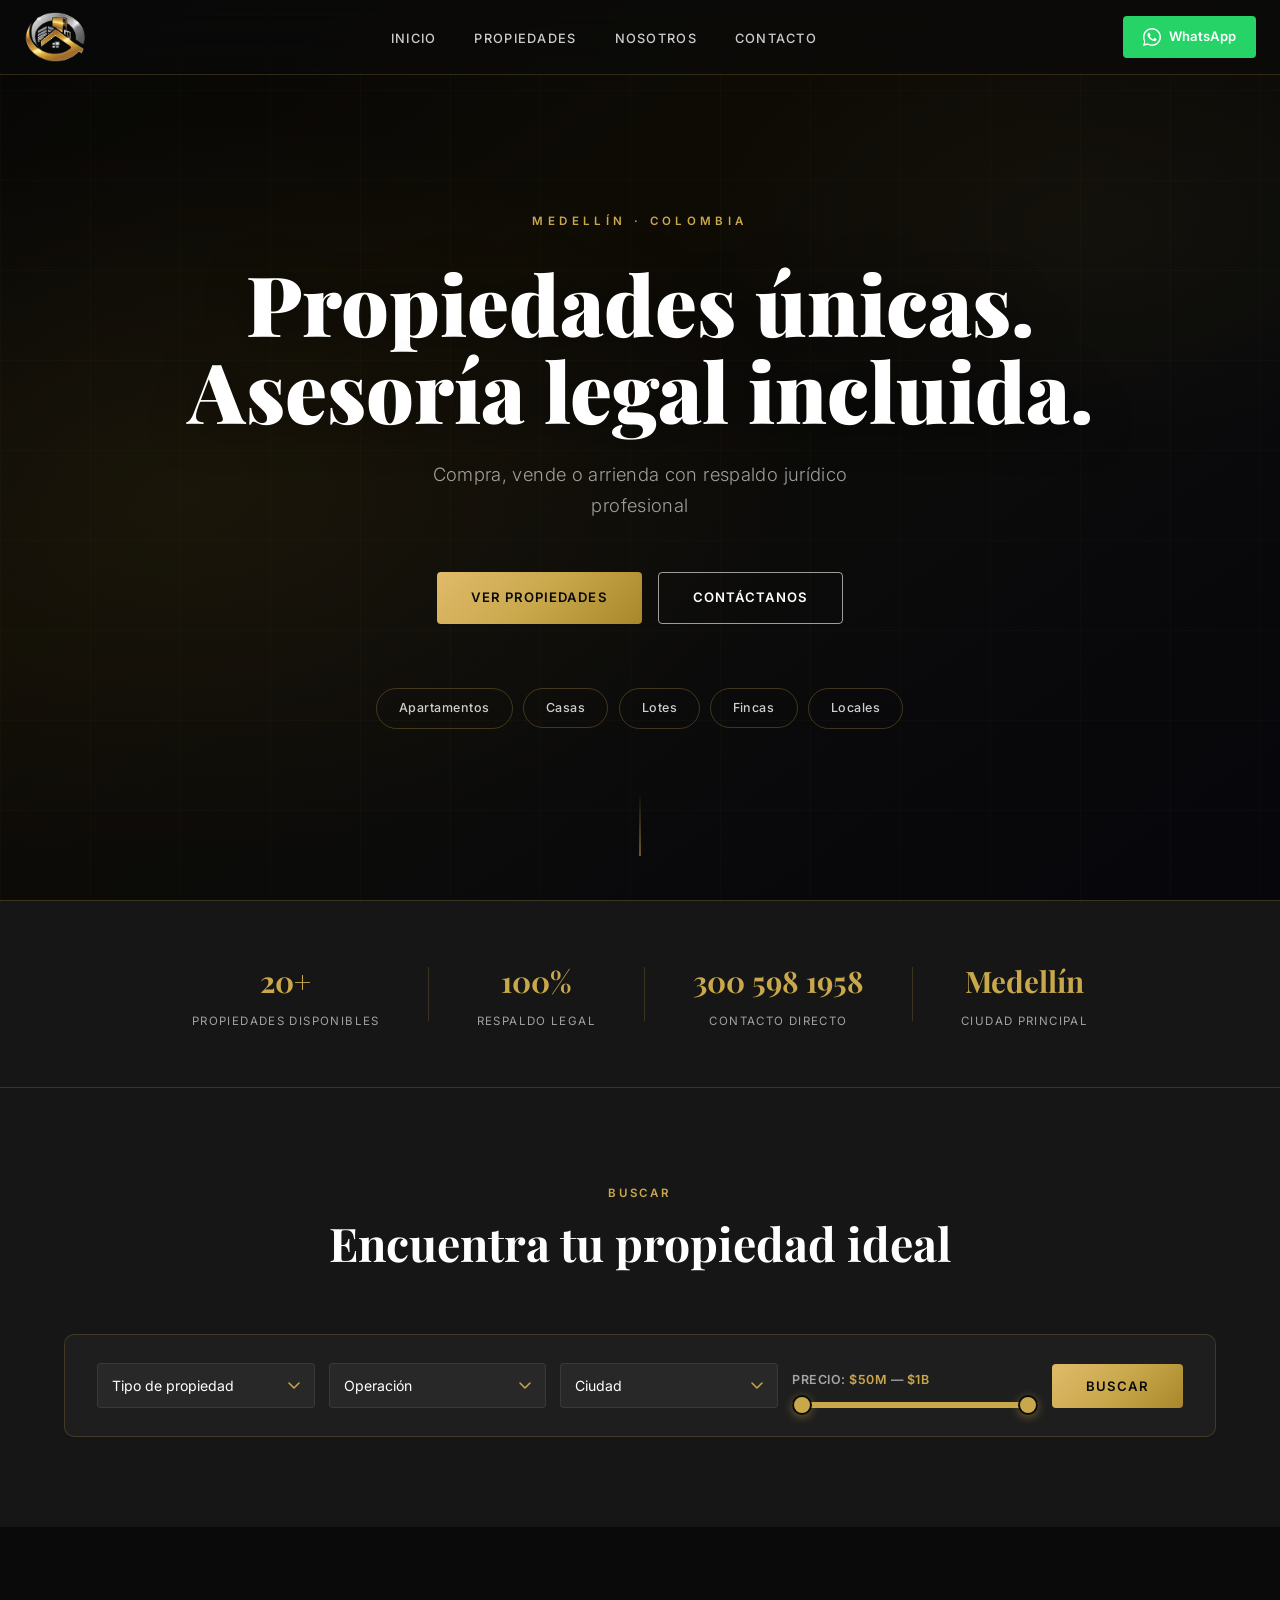
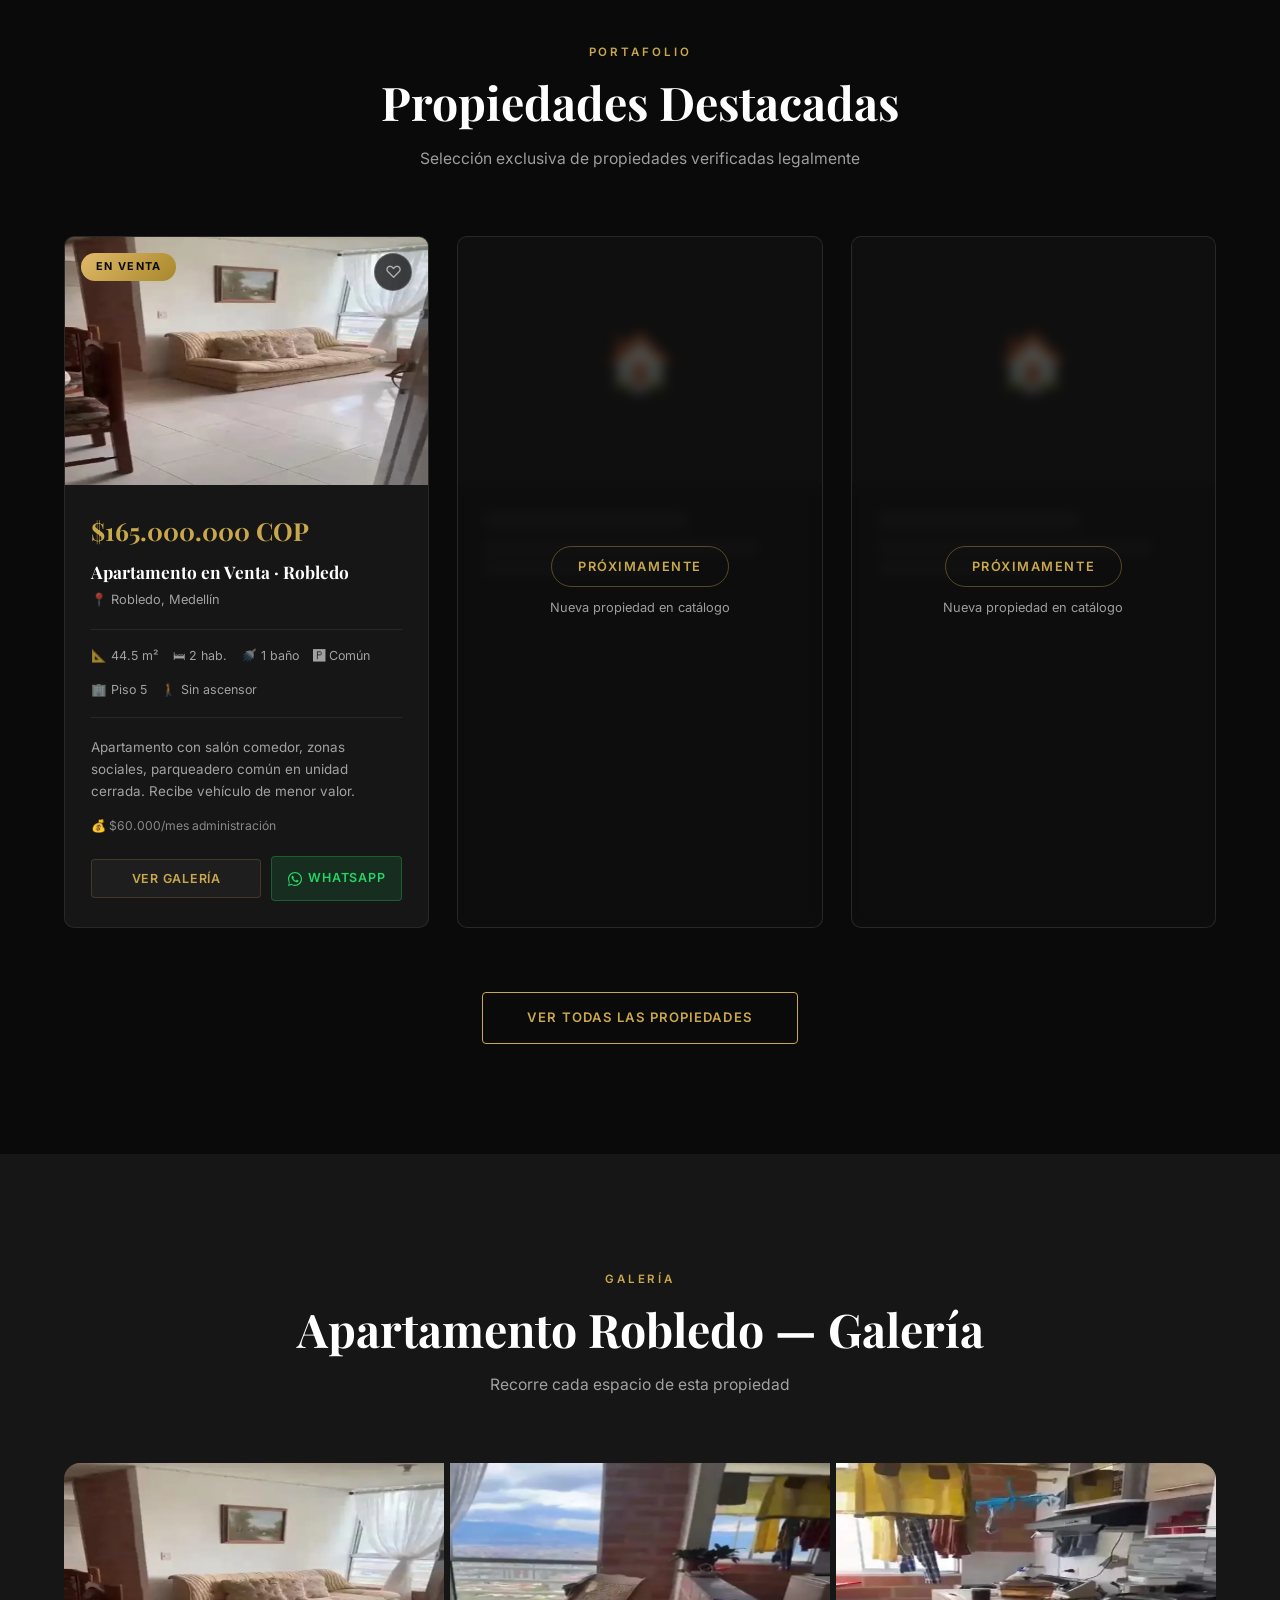
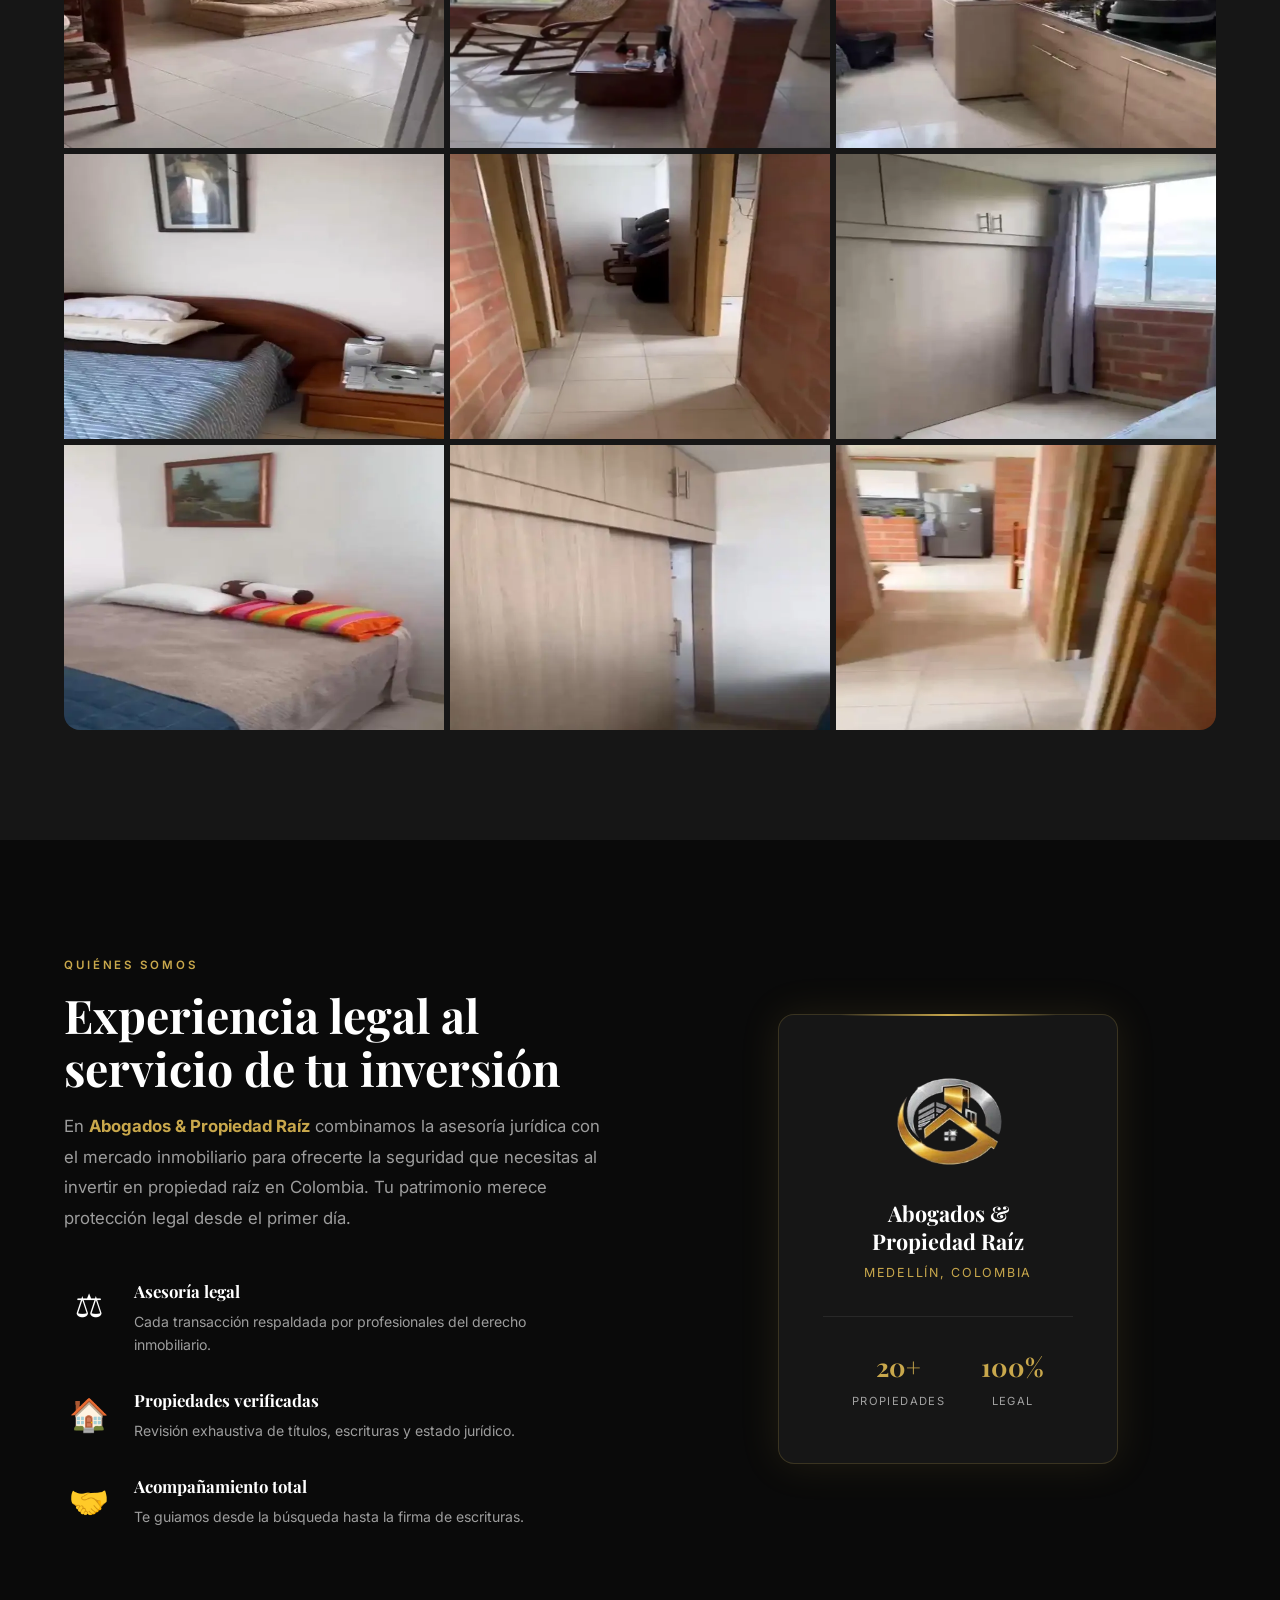
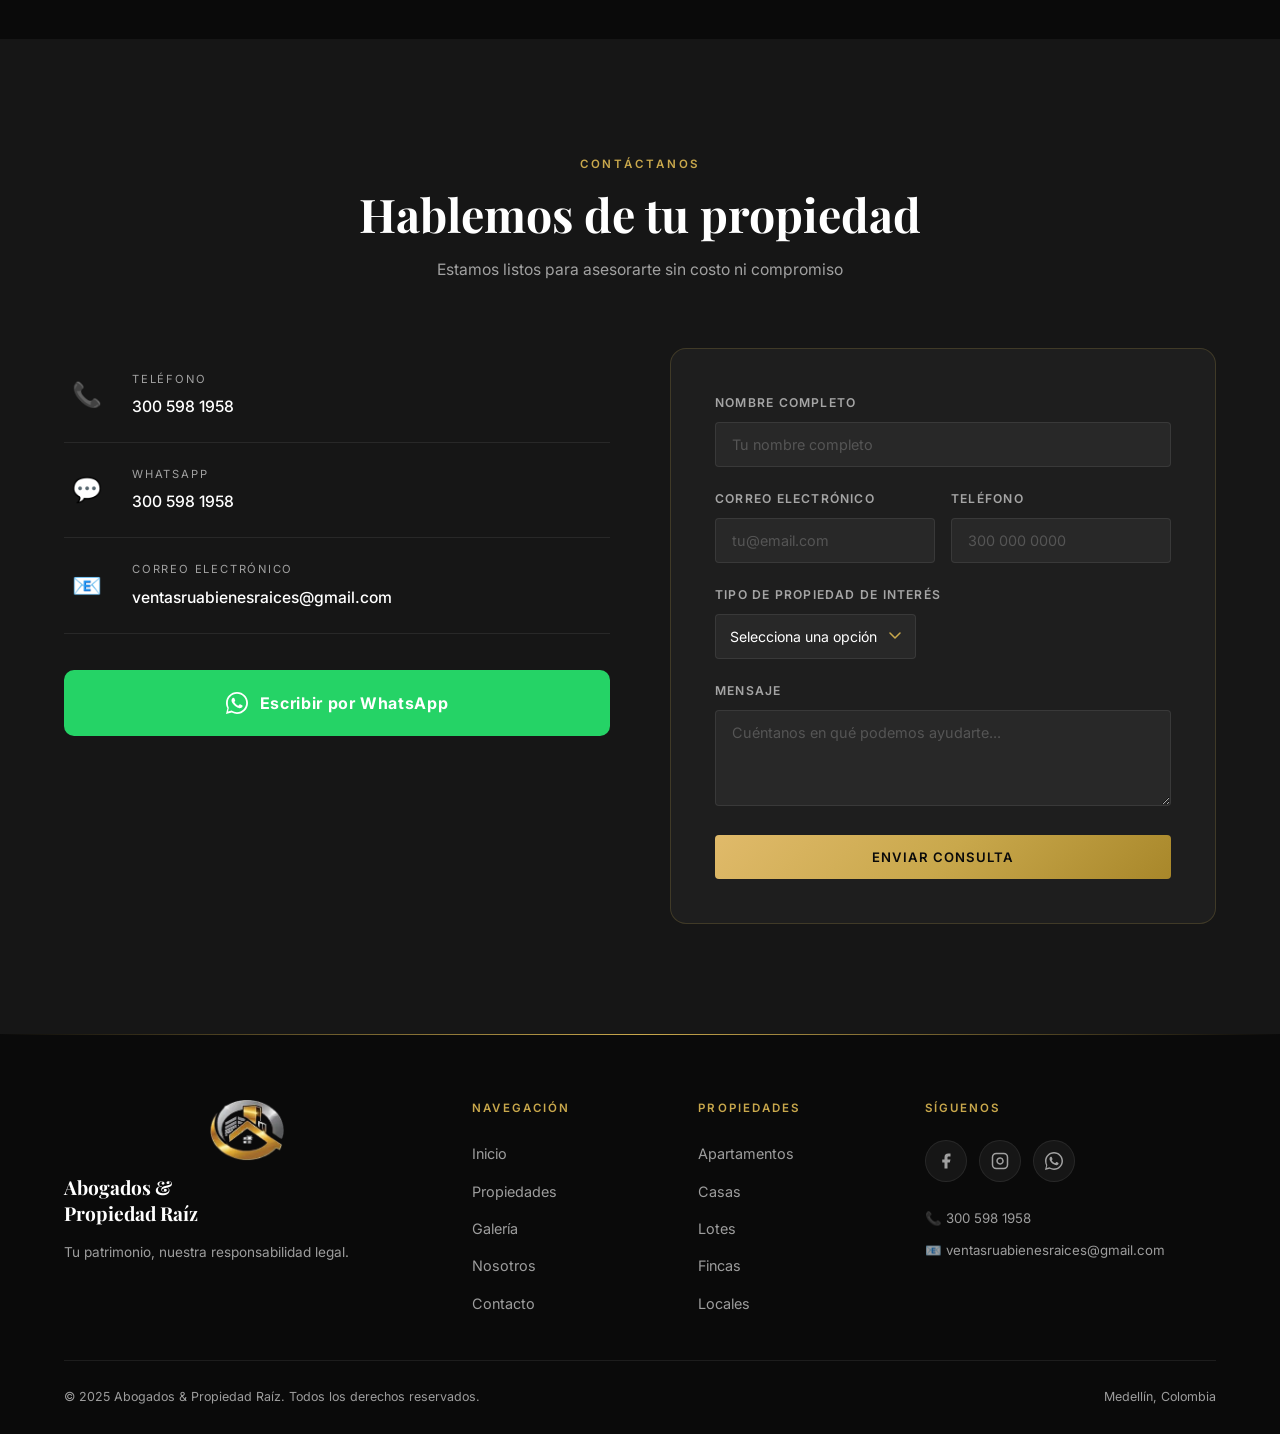
==== index.html @ 7cef7968 "inmobiliaria" ====
<!DOCTYPE html>
<html lang="es">
<head>
  <meta charset="UTF-8">
  <meta name="viewport" content="width=device-width, initial-scale=1.0">
  <title>Abogados & Propiedad Raíz | Medellín, Colombia</title>
  <meta name="description" content="Compra, vende o arrienda propiedades en Medellín con respaldo jurídico profesional. Abogados & Propiedad Raíz.">
  <link rel="preconnect" href="https://fonts.googleapis.com">
  <link rel="preconnect" href="https://fonts.gstatic.com" crossorigin>
  <link href="https://fonts.googleapis.com/css2?family=Playfair+Display:wght@400;500;600;700;900&family=Inter:wght@300;400;500;600&display=swap" rel="stylesheet">
  <link rel="stylesheet" href="style.css">
</head>
<body>

  <!-- ===== NAVBAR ===== -->
  <nav class="navbar" id="navbar">
    <div class="nav-container">
      <a href="#inicio" class="nav-logo">
        <img src="images/logo.webp" alt="Abogados & Propiedad Raíz" height="50">
      </a>
      <button class="nav-toggle" id="navToggle" aria-label="Abrir menú de navegación">
        <span></span><span></span><span></span>
      </button>
      <ul class="nav-links" id="navLinks">
        <li><a href="#inicio">Inicio</a></li>
        <li><a href="#propiedades">Propiedades</a></li>
        <li><a href="#nosotros">Nosotros</a></li>
        <li><a href="#contacto">Contacto</a></li>
      </ul>
      <a href="https://wa.me/573005981958" class="btn-whatsapp" target="_blank" rel="noopener" aria-label="Contactar por WhatsApp">
        <svg viewBox="0 0 24 24" fill="currentColor" width="18" height="18" aria-hidden="true">
          <path d="M17.472 14.382c-.297-.149-1.758-.867-2.03-.967-.273-.099-.471-.148-.67.15-.197.297-.767.966-.94 1.164-.173.199-.347.223-.644.075-.297-.15-1.255-.463-2.39-1.475-.883-.788-1.48-1.761-1.653-2.059-.173-.297-.018-.458.13-.606.134-.133.298-.347.446-.52.149-.174.198-.298.298-.497.099-.198.05-.371-.025-.52-.075-.149-.669-1.612-.916-2.207-.242-.579-.487-.5-.669-.51-.173-.008-.371-.01-.57-.01-.198 0-.52.074-.792.372-.272.297-1.04 1.016-1.04 2.479 0 1.462 1.065 2.875 1.213 3.074.149.198 2.096 3.2 5.077 4.487.709.306 1.262.489 1.694.625.712.227 1.36.195 1.871.118.571-.085 1.758-.719 2.006-1.413.248-.694.248-1.289.173-1.413-.074-.124-.272-.198-.57-.347z"/>
          <path d="M12 0C5.373 0 0 5.373 0 12c0 2.123.555 4.116 1.527 5.845L0 24l6.334-1.502A11.955 11.955 0 0012 24c6.627 0 12-5.373 12-12S18.627 0 12 0zm0 22c-1.99 0-3.842-.544-5.433-1.487l-.39-.228-4.036.957.977-3.935-.249-.404A9.937 9.937 0 012 12C2 6.477 6.477 2 12 2s10 4.477 10 10-4.477 10-10 10z"/>
        </svg>
        WhatsApp
      </a>
    </div>
  </nav>

  <!-- ===== HERO ===== -->
  <section class="hero" id="inicio">
    <div class="hero-overlay"></div>
    <div class="hero-content fade-in">
      <span class="hero-location">MEDELLÍN · COLOMBIA</span>
      <h1 class="hero-title">Propiedades únicas.<br>Asesoría legal incluida.</h1>
      <p class="hero-subtitle">Compra, vende o arrienda con respaldo jurídico profesional</p>
      <div class="hero-buttons">
        <a href="#propiedades" class="btn btn-gold">Ver Propiedades</a>
        <a href="#contacto" class="btn btn-outline">Contáctanos</a>
      </div>
      <div class="hero-chips">
        <span class="chip">Apartamentos</span>
        <span class="chip">Casas</span>
        <span class="chip">Lotes</span>
        <span class="chip">Fincas</span>
        <span class="chip">Locales</span>
      </div>
    </div>
    <div class="hero-scroll-indicator" aria-hidden="true">
      <span></span>
    </div>
  </section>

  <!-- ===== STATS BAR ===== -->
  <section class="stats-bar" aria-label="Estadísticas">
    <div class="stats-container">
      <div class="stat-item">
        <span class="stat-number">20+</span>
        <span class="stat-label">Propiedades disponibles</span>
      </div>
      <div class="stat-divider" aria-hidden="true"></div>
      <div class="stat-item">
        <span class="stat-number">100%</span>
        <span class="stat-label">Respaldo legal</span>
      </div>
      <div class="stat-divider" aria-hidden="true"></div>
      <div class="stat-item">
        <span class="stat-number">300 598 1958</span>
        <span class="stat-label">Contacto directo</span>
      </div>
      <div class="stat-divider" aria-hidden="true"></div>
      <div class="stat-item">
        <span class="stat-number">Medellín</span>
        <span class="stat-label">Ciudad principal</span>
      </div>
    </div>
  </section>

  <!-- ===== FILTROS ===== -->
  <section class="filters-section" id="buscar">
    <div class="container">
      <div class="section-header">
        <span class="section-tag">Buscar</span>
        <h2 class="section-title fade-in-up">Encuentra tu propiedad ideal</h2>
      </div>
      <div class="filters-bar fade-in-up">
        <select id="filtroTipo" class="filter-select" aria-label="Tipo de propiedad">
          <option value="">Tipo de propiedad</option>
          <option value="apartamento">Apartamento</option>
          <option value="casa">Casa</option>
          <option value="lote">Lote</option>
          <option value="finca">Finca</option>
          <option value="local">Local</option>
        </select>
        <select id="filtroOperacion" class="filter-select" aria-label="Operación">
          <option value="">Operación</option>
          <option value="venta">Venta</option>
          <option value="arriendo">Arriendo</option>
        </select>
        <select id="filtroCiudad" class="filter-select" aria-label="Ciudad">
          <option value="">Ciudad</option>
          <option value="medellin">Medellín</option>
          <option value="robledo">Robledo</option>
          <option value="otra">Otra</option>
        </select>
        <div class="price-range-wrapper">
          <label class="price-label">
            Precio: <span id="precioMin">$50M</span> — <span id="precioMax">$1.000M</span>
          </label>
          <div class="range-track" id="rangeTrack">
            <input type="range" id="rangeMin" min="50" max="1000" value="50" step="10" class="range-slider" aria-label="Precio mínimo">
            <input type="range" id="rangeMax" min="50" max="1000" value="1000" step="10" class="range-slider" aria-label="Precio máximo">
          </div>
        </div>
        <button class="btn btn-gold" onclick="filtrarPropiedades()">Buscar</button>
      </div>
    </div>
  </section>

  <!-- ===== PROPIEDADES ===== -->
  <section class="properties-section" id="propiedades">
    <div class="container">
      <div class="section-header">
        <span class="section-tag">Portafolio</span>
        <h2 class="section-title fade-in-up">Propiedades Destacadas</h2>
        <p class="section-desc fade-in-up">Selección exclusiva de propiedades verificadas legalmente</p>
      </div>
      <div class="properties-grid" id="propiedadesGrid">
        <!-- Renderizado por main.js -->
      </div>
      <div class="section-cta fade-in-up">
        <a href="#contacto" class="btn btn-gold-outline">Ver todas las propiedades</a>
      </div>
    </div>
  </section>

  <!-- ===== GALERÍA ===== -->
  <section class="gallery-section" id="galeria">
    <div class="container">
      <div class="section-header">
        <span class="section-tag">Galería</span>
        <h2 class="section-title fade-in-up">Apartamento Robledo — Galería</h2>
        <p class="section-desc fade-in-up">Recorre cada espacio de esta propiedad</p>
      </div>
      <div class="gallery-grid fade-in-up" id="galleryGrid">
        <!-- Renderizado por main.js -->
      </div>
    </div>
  </section>

  <!-- ===== LIGHTBOX ===== -->
  <div class="lightbox" id="lightbox" role="dialog" aria-modal="true" aria-label="Galería de imágenes">
    <button class="lightbox-close" id="lightboxClose" aria-label="Cerrar galería">&#x2715;</button>
    <button class="lightbox-nav lightbox-prev" id="lightboxPrev" aria-label="Imagen anterior">&#x2039;</button>
    <div class="lightbox-image-wrapper">
      <img src="" alt="Foto de la propiedad" id="lightboxImg" class="lightbox-img">
    </div>
    <button class="lightbox-nav lightbox-next" id="lightboxNext" aria-label="Imagen siguiente">&#x203A;</button>
    <p class="lightbox-counter" id="lightboxCounter" aria-live="polite"></p>
  </div>

  <!-- ===== NOSOTROS ===== -->
  <section class="about-section" id="nosotros">
    <div class="container">
      <div class="about-grid">
        <div class="about-text fade-in-up">
          <span class="section-tag">Quiénes somos</span>
          <h2 class="section-title">Experiencia legal al servicio de tu inversión</h2>
          <p class="about-desc">
            En <strong>Abogados & Propiedad Raíz</strong> combinamos la asesoría jurídica con el mercado
            inmobiliario para ofrecerte la seguridad que necesitas al invertir en propiedad raíz en Colombia.
            Tu patrimonio merece protección legal desde el primer día.
          </p>
          <div class="about-features">
            <div class="feature-item">
              <div class="feature-icon" aria-hidden="true">⚖️</div>
              <div>
                <h4>Asesoría legal</h4>
                <p>Cada transacción respaldada por profesionales del derecho inmobiliario.</p>
              </div>
            </div>
            <div class="feature-item">
              <div class="feature-icon" aria-hidden="true">🏠</div>
              <div>
                <h4>Propiedades verificadas</h4>
                <p>Revisión exhaustiva de títulos, escrituras y estado jurídico.</p>
              </div>
            </div>
            <div class="feature-item">
              <div class="feature-icon" aria-hidden="true">🤝</div>
              <div>
                <h4>Acompañamiento total</h4>
                <p>Te guiamos desde la búsqueda hasta la firma de escrituras.</p>
              </div>
            </div>
          </div>
        </div>
        <div class="about-visual fade-in-up">
          <div class="about-card">
            <img src="images/logo.webp" alt="Logo Abogados & Propiedad Raíz" class="about-logo">
            <h3>Abogados &<br>Propiedad Raíz</h3>
            <p>Medellín, Colombia</p>
            <div class="about-stats">
              <div>
                <strong>20+</strong>
                <span>Propiedades</span>
              </div>
              <div>
                <strong>100%</strong>
                <span>Legal</span>
              </div>
            </div>
          </div>
        </div>
      </div>
    </div>
  </section>

  <!-- ===== CONTACTO ===== -->
  <section class="contact-section" id="contacto">
    <div class="container">
      <div class="section-header">
        <span class="section-tag">Contáctanos</span>
        <h2 class="section-title fade-in-up">Hablemos de tu propiedad</h2>
        <p class="section-desc fade-in-up">Estamos listos para asesorarte sin costo ni compromiso</p>
      </div>
      <div class="contact-grid">

        <!-- Info de contacto -->
        <div class="contact-info fade-in-up">
          <div class="contact-item">
            <div class="contact-icon" aria-hidden="true">📞</div>
            <div>
              <span class="contact-label">Teléfono</span>
              <a href="tel:+573005981958" class="contact-value">300 598 1958</a>
            </div>
          </div>
          <div class="contact-item">
            <div class="contact-icon" aria-hidden="true">💬</div>
            <div>
              <span class="contact-label">WhatsApp</span>
              <a href="https://wa.me/573005981958" class="contact-value" target="_blank" rel="noopener">300 598 1958</a>
            </div>
          </div>
          <div class="contact-item">
            <div class="contact-icon" aria-hidden="true">📧</div>
            <div>
              <span class="contact-label">Correo electrónico</span>
              <a href="mailto:ventasruabienesraices@gmail.com" class="contact-value">ventasruabienesraices@gmail.com</a>
            </div>
          </div>
          <a href="https://wa.me/573005981958" class="btn-whatsapp-large" target="_blank" rel="noopener">
            <svg viewBox="0 0 24 24" fill="currentColor" width="22" height="22" aria-hidden="true">
              <path d="M17.472 14.382c-.297-.149-1.758-.867-2.03-.967-.273-.099-.471-.148-.67.15-.197.297-.767.966-.94 1.164-.173.199-.347.223-.644.075-.297-.15-1.255-.463-2.39-1.475-.883-.788-1.48-1.761-1.653-2.059-.173-.297-.018-.458.13-.606.134-.133.298-.347.446-.52.149-.174.198-.298.298-.497.099-.198.05-.371-.025-.52-.075-.149-.669-1.612-.916-2.207-.242-.579-.487-.5-.669-.51-.173-.008-.371-.01-.57-.01-.198 0-.52.074-.792.372-.272.297-1.04 1.016-1.04 2.479 0 1.462 1.065 2.875 1.213 3.074.149.198 2.096 3.2 5.077 4.487.709.306 1.262.489 1.694.625.712.227 1.36.195 1.871.118.571-.085 1.758-.719 2.006-1.413.248-.694.248-1.289.173-1.413-.074-.124-.272-.198-.57-.347z"/>
              <path d="M12 0C5.373 0 0 5.373 0 12c0 2.123.555 4.116 1.527 5.845L0 24l6.334-1.502A11.955 11.955 0 0012 24c6.627 0 12-5.373 12-12S18.627 0 12 0zm0 22c-1.99 0-3.842-.544-5.433-1.487l-.39-.228-4.036.957.977-3.935-.249-.404A9.937 9.937 0 012 12C2 6.477 6.477 2 12 2s10 4.477 10 10-4.477 10-10 10z"/>
            </svg>
            Escribir por WhatsApp
          </a>
        </div>

        <!-- Formulario -->
        <div class="contact-form fade-in-up">
          <form id="contactForm" novalidate>
            <div class="form-group">
              <label for="nombre">Nombre completo</label>
              <input type="text" id="nombre" name="nombre" placeholder="Tu nombre completo" required>
            </div>
            <div class="form-row">
              <div class="form-group">
                <label for="email">Correo electrónico</label>
                <input type="email" id="email" name="email" placeholder="tu@email.com" required>
              </div>
              <div class="form-group">
                <label for="telefono">Teléfono</label>
                <input type="tel" id="telefono" name="telefono" placeholder="300 000 0000">
              </div>
            </div>
            <div class="form-group">
              <label for="tipoInteres">Tipo de propiedad de interés</label>
              <select id="tipoInteres" name="tipoInteres" class="filter-select">
                <option value="">Selecciona una opción</option>
                <option value="apartamento">Apartamento</option>
                <option value="casa">Casa</option>
                <option value="lote">Lote</option>
                <option value="finca">Finca</option>
                <option value="local">Local</option>
              </select>
            </div>
            <div class="form-group">
              <label for="mensaje">Mensaje</label>
              <textarea id="mensaje" name="mensaje" rows="4" placeholder="Cuéntanos en qué podemos ayudarte..." required></textarea>
            </div>
            <button type="submit" class="btn btn-gold btn-full">Enviar consulta</button>
            <div class="form-success" id="formSuccess" role="alert">
              ✓ ¡Mensaje enviado! Te contactaremos pronto.
            </div>
          </form>
        </div>

      </div>
    </div>
  </section>

  <!-- ===== FOOTER ===== -->
  <footer class="footer">
    <div class="footer-top-line" aria-hidden="true"></div>
    <div class="container">
      <div class="footer-grid">
        <div class="footer-brand">
          <img src="images/logo.webp" alt="Logo Abogados & Propiedad Raíz" height="60">
          <h3>Abogados &<br>Propiedad Raíz</h3>
          <p>Tu patrimonio, nuestra responsabilidad legal.</p>
        </div>
        <div class="footer-links">
          <h4>Navegación</h4>
          <ul>
            <li><a href="#inicio">Inicio</a></li>
            <li><a href="#propiedades">Propiedades</a></li>
            <li><a href="#galeria">Galería</a></li>
            <li><a href="#nosotros">Nosotros</a></li>
            <li><a href="#contacto">Contacto</a></li>
          </ul>
        </div>
        <div class="footer-links">
          <h4>Propiedades</h4>
          <ul>
            <li><a href="#propiedades">Apartamentos</a></li>
            <li><a href="#propiedades">Casas</a></li>
            <li><a href="#propiedades">Lotes</a></li>
            <li><a href="#propiedades">Fincas</a></li>
            <li><a href="#propiedades">Locales</a></li>
          </ul>
        </div>
        <div class="footer-social">
          <h4>Síguenos</h4>
          <div class="social-icons">
            <a href="#" class="social-icon" aria-label="Facebook">
              <svg viewBox="0 0 24 24" fill="currentColor" width="18" height="18" aria-hidden="true">
                <path d="M18 2h-3a5 5 0 00-5 5v3H7v4h3v8h4v-8h3l1-4h-4V7a1 1 0 011-1h3z"/>
              </svg>
            </a>
            <a href="#" class="social-icon" aria-label="Instagram">
              <svg viewBox="0 0 24 24" fill="none" stroke="currentColor" stroke-width="2" width="18" height="18" aria-hidden="true">
                <rect x="2" y="2" width="20" height="20" rx="5" ry="5"/>
                <path d="M16 11.37A4 4 0 1112.63 8 4 4 0 0116 11.37z"/>
                <line x1="17.5" y1="6.5" x2="17.51" y2="6.5"/>
              </svg>
            </a>
            <a href="https://wa.me/573005981958" class="social-icon" aria-label="WhatsApp" target="_blank" rel="noopener">
              <svg viewBox="0 0 24 24" fill="currentColor" width="18" height="18" aria-hidden="true">
                <path d="M17.472 14.382c-.297-.149-1.758-.867-2.03-.967-.273-.099-.471-.148-.67.15-.197.297-.767.966-.94 1.164-.173.199-.347.223-.644.075-.297-.15-1.255-.463-2.39-1.475-.883-.788-1.48-1.761-1.653-2.059-.173-.297-.018-.458.13-.606.134-.133.298-.347.446-.52.149-.174.198-.298.298-.497.099-.198.05-.371-.025-.52-.075-.149-.669-1.612-.916-2.207-.242-.579-.487-.5-.669-.51-.173-.008-.371-.01-.57-.01-.198 0-.52.074-.792.372-.272.297-1.04 1.016-1.04 2.479 0 1.462 1.065 2.875 1.213 3.074.149.198 2.096 3.2 5.077 4.487.709.306 1.262.489 1.694.625.712.227 1.36.195 1.871.118.571-.085 1.758-.719 2.006-1.413.248-.694.248-1.289.173-1.413-.074-.124-.272-.198-.57-.347z"/>
                <path d="M12 0C5.373 0 0 5.373 0 12c0 2.123.555 4.116 1.527 5.845L0 24l6.334-1.502A11.955 11.955 0 0012 24c6.627 0 12-5.373 12-12S18.627 0 12 0zm0 22c-1.99 0-3.842-.544-5.433-1.487l-.39-.228-4.036.957.977-3.935-.249-.404A9.937 9.937 0 012 12C2 6.477 6.477 2 12 2s10 4.477 10 10-4.477 10-10 10z"/>
              </svg>
            </a>
          </div>
          <div class="footer-contact">
            <a href="tel:+573005981958">📞 300 598 1958</a>
            <a href="mailto:ventasruabienesraices@gmail.com">📧 ventasruabienesraices@gmail.com</a>
          </div>
        </div>
      </div>
      <div class="footer-bottom">
        <p>© 2025 Abogados & Propiedad Raíz. Todos los derechos reservados.</p>
        <p>Medellín, Colombia</p>
      </div>
    </div>
  </footer>

  <script src="main.js"></script>
</body>
</html>
---- style.css ----
/* =====================================================
   ABOGADOS & PROPIEDAD RAÍZ — Hoja de estilos principal
   ===================================================== */

/* ===== VARIABLES ===== */
:root {
  --gold:        #C9A84C;
  --gold-light:  #E0BA6A;
  --gold-dark:   #A8872A;
  --gold-subtle: rgba(201, 168, 76, 0.12);
  --gold-border: rgba(201, 168, 76, 0.2);

  --black:   #0A0A0A;
  --dark:    #111111;
  --dark-2:  #161616;
  --dark-3:  #1E1E1E;
  --dark-4:  #282828;
  --gray:    #555555;
  --gray-lt: #888888;

  --white:    #FFFFFF;
  --white-80: rgba(255, 255, 255, 0.8);
  --white-60: rgba(255, 255, 255, 0.6);
  --white-20: rgba(255, 255, 255, 0.2);
  --white-08: rgba(255, 255, 255, 0.08);

  --font-serif: 'Playfair Display', Georgia, serif;
  --font-sans:  'Inter', system-ui, -apple-system, sans-serif;

  --ease:      cubic-bezier(0.4, 0, 0.2, 1);
  --trans:     all 0.3s var(--ease);
  --trans-slow: all 0.6s var(--ease);

  --shadow-gold: 0 0 40px rgba(201, 168, 76, 0.12);
  --shadow-card: 0 12px 50px rgba(0, 0, 0, 0.45);

  --radius:    4px;
  --radius-lg: 10px;
  --radius-xl: 16px;
}

/* ===== RESET ===== */
*, *::before, *::after { margin: 0; padding: 0; box-sizing: border-box; }

html { scroll-behavior: smooth; font-size: 16px; }

body {
  font-family: var(--font-sans);
  background-color: var(--black);
  color: var(--white);
  line-height: 1.65;
  overflow-x: hidden;
}

img   { max-width: 100%; display: block; }
a     { text-decoration: none; color: inherit; }
ul    { list-style: none; }
input, select, textarea, button { font-family: inherit; }

/* ===== UTILITIES ===== */
.container {
  width: 100%;
  max-width: 1200px;
  margin: 0 auto;
  padding: 0 24px;
}

.section-tag {
  display: inline-block;
  font-size: 0.72rem;
  font-weight: 600;
  letter-spacing: 0.25em;
  text-transform: uppercase;
  color: var(--gold);
  margin-bottom: 14px;
}

.section-title {
  font-family: var(--font-serif);
  font-size: clamp(1.9rem, 4vw, 2.9rem);
  font-weight: 700;
  color: var(--white);
  line-height: 1.15;
  margin-bottom: 16px;
}

.section-desc {
  font-size: 0.98rem;
  color: var(--white-60);
  max-width: 520px;
  line-height: 1.7;
}

.section-header {
  text-align: center;
  margin-bottom: 64px;
}

.section-header .section-desc { margin: 0 auto; }

/* ===== BUTTONS ===== */
.btn {
  display: inline-flex;
  align-items: center;
  gap: 8px;
  padding: 14px 34px;
  border-radius: var(--radius);
  font-size: 0.82rem;
  font-weight: 600;
  letter-spacing: 0.08em;
  text-transform: uppercase;
  cursor: pointer;
  border: none;
  transition: var(--trans);
}

.btn-gold {
  background: linear-gradient(135deg, var(--gold-light) 0%, var(--gold) 50%, var(--gold-dark) 100%);
  color: var(--black);
}
.btn-gold:hover {
  background: linear-gradient(135deg, var(--gold-light) 0%, var(--gold-light) 100%);
  transform: translateY(-2px);
  box-shadow: 0 10px 28px rgba(201, 168, 76, 0.4);
}

.btn-outline {
  background: transparent;
  color: var(--white);
  border: 1.5px solid var(--white-60);
}
.btn-outline:hover {
  border-color: var(--gold);
  color: var(--gold);
  transform: translateY(-2px);
}

.btn-gold-outline {
  background: transparent;
  color: var(--gold);
  border: 1.5px solid var(--gold);
  padding: 14px 44px;
}
.btn-gold-outline:hover {
  background: var(--gold);
  color: var(--black);
  transform: translateY(-2px);
  box-shadow: 0 10px 28px rgba(201, 168, 76, 0.4);
}

.btn-full { width: 100%; justify-content: center; }

/* ===== NAVBAR ===== */
.navbar {
  position: fixed;
  top: 0; left: 0; right: 0;
  z-index: 1000;
  background: rgba(10, 10, 10, 0.6);
  backdrop-filter: blur(24px);
  -webkit-backdrop-filter: blur(24px);
  border-bottom: 1px solid var(--gold-border);
  transition: var(--trans);
}

.navbar.scrolled {
  background: rgba(10, 10, 10, 0.97);
  box-shadow: 0 4px 40px rgba(0, 0, 0, 0.6);
}

.nav-container {
  display: flex;
  align-items: center;
  justify-content: space-between;
  height: 74px;
  padding: 0 24px;
  max-width: 1300px;
  margin: 0 auto;
}

.nav-logo img {
  height: 50px;
  width: auto;
  object-fit: contain;
}

.nav-links {
  display: none;
  flex-direction: row;
  gap: 38px;
  align-items: center;
}

.nav-links a {
  font-size: 0.8rem;
  font-weight: 500;
  letter-spacing: 0.1em;
  text-transform: uppercase;
  color: var(--white-80);
  position: relative;
  transition: var(--trans);
}
.nav-links a::after {
  content: '';
  position: absolute;
  bottom: -4px; left: 0;
  width: 0; height: 1px;
  background: var(--gold);
  transition: var(--trans);
}
.nav-links a:hover { color: var(--gold); }
.nav-links a:hover::after { width: 100%; }

.btn-whatsapp {
  display: flex;
  align-items: center;
  gap: 8px;
  padding: 10px 20px;
  background: #25D366;
  color: var(--white);
  border-radius: var(--radius);
  font-size: 0.82rem;
  font-weight: 600;
  transition: var(--trans);
  white-space: nowrap;
}
.btn-whatsapp:hover {
  background: #1fb95a;
  transform: translateY(-1px);
  box-shadow: 0 6px 20px rgba(37, 211, 102, 0.4);
}

.nav-toggle {
  display: flex;
  flex-direction: column;
  gap: 5px;
  background: none;
  border: none;
  cursor: pointer;
  padding: 6px;
}
.nav-toggle span {
  display: block;
  width: 24px; height: 2px;
  background: var(--white);
  border-radius: 2px;
  transition: var(--trans);
}

/* ===== HERO ===== */
.hero {
  position: relative;
  min-height: 100vh;
  display: flex;
  align-items: center;
  justify-content: center;
  overflow: hidden;
  background: linear-gradient(145deg, #080808 0%, #130f06 35%, #0e0e0e 65%, #08080f 100%);
}

/* Brillo dorado radial sutil */
.hero::before {
  content: '';
  position: absolute;
  inset: 0;
  background:
    radial-gradient(ellipse 70% 60% at 15% 55%, rgba(201,168,76,0.09) 0%, transparent 70%),
    radial-gradient(ellipse 50% 40% at 85% 25%, rgba(201,168,76,0.06) 0%, transparent 60%);
  pointer-events: none;
}

/* Retícula arquitectónica decorativa */
.hero::after {
  content: '';
  position: absolute;
  inset: 0;
  background-image:
    linear-gradient(rgba(201,168,76,0.025) 1px, transparent 1px),
    linear-gradient(90deg, rgba(201,168,76,0.025) 1px, transparent 1px);
  background-size: 90px 90px;
  pointer-events: none;
}

.hero-overlay {
  position: absolute;
  inset: 0;
  background: rgba(0, 0, 0, 0.25);
}

.hero-content {
  position: relative;
  z-index: 2;
  text-align: center;
  padding: 130px 24px 90px;
  max-width: 960px;
  width: 100%;
}

.hero-location {
  display: block;
  font-size: 0.72rem;
  font-weight: 600;
  letter-spacing: 0.38em;
  color: var(--gold);
  text-transform: uppercase;
  margin-bottom: 28px;
}

.hero-title {
  font-family: var(--font-serif);
  font-size: clamp(2.6rem, 7.5vw, 5.2rem);
  font-weight: 900;
  line-height: 1.05;
  color: var(--white);
  margin-bottom: 26px;
  text-shadow: 0 4px 40px rgba(0,0,0,0.5);
}

.hero-subtitle {
  font-size: clamp(0.95rem, 2vw, 1.15rem);
  color: var(--white-60);
  font-weight: 300;
  margin-bottom: 52px;
  max-width: 480px;
  margin-left: auto;
  margin-right: auto;
  letter-spacing: 0.02em;
}

.hero-buttons {
  display: flex;
  gap: 16px;
  justify-content: center;
  flex-wrap: wrap;
  margin-bottom: 64px;
}

.hero-chips {
  display: flex;
  gap: 10px;
  justify-content: center;
  flex-wrap: wrap;
}

.chip {
  padding: 9px 22px;
  border: 1px solid rgba(201, 168, 76, 0.28);
  border-radius: 100px;
  font-size: 0.78rem;
  font-weight: 500;
  color: var(--white-80);
  cursor: pointer;
  transition: var(--trans);
  backdrop-filter: blur(8px);
  letter-spacing: 0.04em;
}
.chip:hover {
  border-color: var(--gold);
  color: var(--gold);
  background: var(--gold-subtle);
}

.hero-scroll-indicator {
  position: absolute;
  bottom: 44px;
  left: 50%;
  transform: translateX(-50%);
  z-index: 2;
}
.hero-scroll-indicator span {
  display: block;
  width: 1px;
  height: 64px;
  background: linear-gradient(to bottom, transparent, var(--gold));
  margin: 0 auto;
  animation: scrollLine 2.2s ease-in-out infinite;
}
@keyframes scrollLine {
  0%, 100% { opacity: 0; transform: scaleY(0); transform-origin: top; }
  30%, 70% { opacity: 1; transform: scaleY(1); transform-origin: top; }
}

/* ===== STATS BAR ===== */
.stats-bar {
  background: var(--dark-2);
  border-top: 1px solid var(--gold-border);
  border-bottom: 1px solid var(--gold-border);
  padding: 44px 24px;
}

.stats-container {
  display: flex;
  align-items: center;
  justify-content: center;
  flex-wrap: wrap;
  max-width: 1200px;
  margin: 0 auto;
}

.stat-item {
  display: flex;
  flex-direction: column;
  align-items: center;
  text-align: center;
  padding: 12px 48px;
  gap: 6px;
}

.stat-number {
  font-family: var(--font-serif);
  font-size: 1.85rem;
  font-weight: 700;
  color: var(--gold);
}

.stat-label {
  font-size: 0.72rem;
  letter-spacing: 0.12em;
  color: var(--white-60);
  text-transform: uppercase;
}

.stat-divider {
  width: 1px;
  height: 54px;
  background: var(--gold-border);
  flex-shrink: 0;
}

/* ===== FILTROS ===== */
.filters-section {
  background: var(--dark-2);
  padding: 90px 0;
}

.filters-bar {
  display: flex;
  gap: 14px;
  flex-wrap: wrap;
  align-items: flex-end;
  background: var(--dark-3);
  border: 1px solid var(--gold-border);
  border-radius: var(--radius-lg);
  padding: 28px 32px;
}

.filter-select {
  flex: 1;
  min-width: 145px;
  background: var(--dark-4);
  border: 1px solid var(--white-08);
  border-radius: var(--radius);
  color: var(--white);
  padding: 13px 38px 13px 14px;
  font-size: 0.88rem;
  cursor: pointer;
  outline: none;
  transition: var(--trans);
  appearance: none;
  -webkit-appearance: none;
  background-image: url("data:image/svg+xml,%3Csvg xmlns='http://www.w3.org/2000/svg' width='12' height='8' viewBox='0 0 12 8'%3E%3Cpath d='M1 1l5 5 5-5' stroke='%23C9A84C' stroke-width='1.5' fill='none' stroke-linecap='round' stroke-linejoin='round'/%3E%3C/svg%3E");
  background-repeat: no-repeat;
  background-position: right 14px center;
}
.filter-select:focus {
  border-color: var(--gold);
  box-shadow: 0 0 0 2px rgba(201, 168, 76, 0.14);
}
.filter-select option {
  background: var(--dark-3);
  color: var(--white);
}

.price-range-wrapper {
  flex: 1.5;
  min-width: 200px;
}

.price-label {
  display: block;
  font-size: 0.78rem;
  color: var(--white-60);
  margin-bottom: 12px;
  letter-spacing: 0.04em;
}
.price-label span { color: var(--gold); font-weight: 600; }

.range-track {
  position: relative;
  height: 6px;
  background: var(--dark-4);
  border-radius: 3px;
}

.range-slider {
  position: absolute;
  width: 100%;
  height: 6px;
  background: transparent;
  appearance: none;
  -webkit-appearance: none;
  pointer-events: none;
  outline: none;
}
.range-slider::-webkit-slider-thumb {
  -webkit-appearance: none;
  pointer-events: all;
  width: 20px; height: 20px;
  border-radius: 50%;
  background: var(--gold);
  border: 2px solid var(--black);
  cursor: pointer;
  transition: var(--trans);
  box-shadow: 0 2px 10px rgba(201,168,76,0.45);
}
.range-slider::-webkit-slider-thumb:hover {
  background: var(--gold-light);
  transform: scale(1.2);
}
.range-slider::-moz-range-thumb {
  pointer-events: all;
  width: 18px; height: 18px;
  border-radius: 50%;
  background: var(--gold);
  border: 2px solid var(--black);
  cursor: pointer;
}

/* ===== PROPIEDADES ===== */
.properties-section {
  padding: 110px 0;
  background: var(--black);
}

.properties-grid {
  display: grid;
  grid-template-columns: 1fr;
  gap: 28px;
  margin-bottom: 64px;
}

.section-cta { text-align: center; }

/* Tarjeta de propiedad */
.property-card {
  background: var(--dark-2);
  border-radius: var(--radius-lg);
  overflow: hidden;
  border: 1px solid var(--white-08);
  transition: var(--trans-slow);
  cursor: pointer;
  display: flex;
  flex-direction: column;
}
.property-card:hover {
  transform: translateY(-10px);
  box-shadow: 0 24px 70px rgba(0,0,0,0.55), 0 0 0 1px rgba(201,168,76,0.22);
}
.property-card:hover .property-img {
  transform: scale(1.07);
}

.property-img-wrapper {
  position: relative;
  overflow: hidden;
  height: 248px;
  flex-shrink: 0;
}
.property-img {
  width: 100%; height: 100%;
  object-fit: cover;
  transition: transform 0.65s var(--ease);
}

.property-badge {
  position: absolute;
  top: 16px; left: 16px;
  padding: 5px 15px;
  border-radius: 100px;
  font-size: 0.68rem;
  font-weight: 700;
  letter-spacing: 0.12em;
  text-transform: uppercase;
  z-index: 1;
}
.badge-venta    { background: linear-gradient(135deg, var(--gold-light), var(--gold-dark)); color: var(--black); }
.badge-arriendo { background: linear-gradient(135deg, #4A90E2, #2C6FBF); color: var(--white); }

.property-wishlist {
  position: absolute;
  top: 16px; right: 16px;
  width: 38px; height: 38px;
  border-radius: 50%;
  background: rgba(10,10,10,0.75);
  border: 1px solid var(--white-20);
  color: var(--white-60);
  font-size: 1.05rem;
  cursor: pointer;
  display: flex;
  align-items: center;
  justify-content: center;
  transition: var(--trans);
  backdrop-filter: blur(10px);
}
.property-wishlist:hover {
  color: #e74c3c;
  background: rgba(10,10,10,0.95);
}

.property-body {
  padding: 26px;
  display: flex;
  flex-direction: column;
  flex: 1;
}

.property-price {
  font-family: var(--font-serif);
  font-size: 1.55rem;
  font-weight: 700;
  color: var(--gold);
  margin-bottom: 8px;
}

.property-title {
  font-family: var(--font-serif);
  font-size: 1.08rem;
  color: var(--white);
  margin-bottom: 6px;
  line-height: 1.35;
}

.property-location {
  font-size: 0.8rem;
  color: var(--white-60);
  margin-bottom: 18px;
  display: flex;
  align-items: center;
  gap: 4px;
}

.property-meta {
  display: flex;
  gap: 14px;
  padding: 16px 0;
  border-top: 1px solid var(--white-08);
  border-bottom: 1px solid var(--white-08);
  margin-bottom: 18px;
  flex-wrap: wrap;
}
.meta-item {
  display: flex;
  align-items: center;
  gap: 5px;
  font-size: 0.78rem;
  color: var(--white-60);
}

.property-desc {
  font-size: 0.84rem;
  color: var(--white-60);
  line-height: 1.65;
  margin-bottom: 14px;
  flex: 1;
}

.property-admin {
  font-size: 0.76rem;
  color: var(--gray-lt);
  margin-bottom: 20px;
}

.property-footer {
  display: flex;
  gap: 10px;
  align-items: center;
  margin-top: auto;
}

.btn-card {
  flex: 1;
  padding: 11px 18px;
  background: var(--dark-3);
  border: 1px solid var(--gold-border);
  color: var(--gold);
  border-radius: var(--radius);
  font-size: 0.78rem;
  font-weight: 600;
  cursor: pointer;
  transition: var(--trans);
  text-align: center;
  letter-spacing: 0.06em;
  text-transform: uppercase;
}
.btn-card:hover {
  background: var(--gold);
  color: var(--black);
  border-color: var(--gold);
}

.btn-card-wa {
  display: flex;
  align-items: center;
  gap: 6px;
  padding: 11px 16px;
  background: rgba(37,211,102,0.12);
  border: 1px solid rgba(37,211,102,0.28);
  color: #25D366;
  border-radius: var(--radius);
  font-size: 0.78rem;
  font-weight: 600;
  cursor: pointer;
  transition: var(--trans);
  white-space: nowrap;
  text-transform: uppercase;
  letter-spacing: 0.06em;
}
.btn-card-wa:hover { background: rgba(37,211,102,0.22); }

/* Tarjeta placeholder */
.property-card-placeholder {
  background: var(--dark-2);
  border-radius: var(--radius-lg);
  overflow: hidden;
  border: 1px solid var(--white-08);
  position: relative;
  min-height: 420px;
}
.placeholder-img {
  height: 248px;
  background: var(--dark-3);
  display: flex;
  align-items: center;
  justify-content: center;
  font-size: 3.5rem;
  color: var(--dark-4);
}
.placeholder-body { padding: 26px; }
.placeholder-overlay {
  position: absolute;
  inset: 0;
  background: rgba(10,10,10,0.72);
  display: flex;
  flex-direction: column;
  align-items: center;
  justify-content: center;
  gap: 10px;
  backdrop-filter: blur(6px);
}
.placeholder-tag {
  padding: 9px 26px;
  border: 1px solid rgba(201,168,76,0.38);
  border-radius: 100px;
  font-size: 0.8rem;
  font-weight: 600;
  color: var(--gold);
  letter-spacing: 0.12em;
  text-transform: uppercase;
}
.placeholder-desc {
  font-size: 0.8rem;
  color: var(--white-60);
}

/* Sin resultados */
.no-results {
  grid-column: 1 / -1;
  text-align: center;
  padding: 80px 20px;
  color: var(--white-60);
}
.no-results-icon { font-size: 3rem; margin-bottom: 20px; }
.no-results p:first-of-type { font-size: 1.1rem; margin-bottom: 8px; color: var(--white-80); }
.no-results p:last-of-type  { font-size: 0.9rem; }

/* ===== GALERÍA ===== */
.gallery-section {
  padding: 110px 0;
  background: var(--dark-2);
}

.gallery-grid {
  display: grid;
  grid-template-columns: repeat(3, 1fr);
  gap: 6px;
  border-radius: var(--radius-xl);
  overflow: hidden;
}

.gallery-item {
  position: relative;
  overflow: hidden;
  aspect-ratio: 4 / 3;
  cursor: pointer;
  background: var(--dark-3);
}
.gallery-item img {
  width: 100%; height: 100%;
  object-fit: cover;
  transition: transform 0.55s var(--ease);
}
.gallery-item:hover img { transform: scale(1.09); }

.gallery-overlay {
  position: absolute;
  inset: 0;
  background: rgba(0, 0, 0, 0);
  display: flex;
  align-items: center;
  justify-content: center;
  transition: var(--trans);
}
.gallery-item:hover .gallery-overlay { background: rgba(0,0,0,0.42); }

.gallery-overlay-icon {
  width: 50px; height: 50px;
  border-radius: 50%;
  background: rgba(201, 168, 76, 0.88);
  display: flex;
  align-items: center;
  justify-content: center;
  color: var(--black);
  font-size: 1.2rem;
  opacity: 0;
  transform: scale(0.6);
  transition: var(--trans);
}
.gallery-item:hover .gallery-overlay-icon {
  opacity: 1;
  transform: scale(1);
}

/* ===== LIGHTBOX ===== */
.lightbox {
  position: fixed;
  inset: 0;
  z-index: 9999;
  background: rgba(0, 0, 0, 0.96);
  display: none;
  align-items: center;
  justify-content: center;
  backdrop-filter: blur(10px);
}
.lightbox.active { display: flex; }

.lightbox-image-wrapper {
  max-width: 90vw;
  max-height: 86vh;
  display: flex;
  align-items: center;
  justify-content: center;
}
.lightbox-img {
  max-width: 100%;
  max-height: 86vh;
  object-fit: contain;
  border-radius: var(--radius);
  box-shadow: 0 40px 120px rgba(0,0,0,0.85);
}

.lightbox-close {
  position: fixed;
  top: 20px; right: 20px;
  width: 46px; height: 46px;
  border-radius: 50%;
  background: rgba(255,255,255,0.08);
  border: 1px solid var(--white-20);
  color: var(--white);
  font-size: 1.1rem;
  cursor: pointer;
  display: flex;
  align-items: center;
  justify-content: center;
  transition: var(--trans);
  z-index: 10000;
}
.lightbox-close:hover { background: var(--gold); color: var(--black); border-color: var(--gold); }

.lightbox-nav {
  position: fixed;
  top: 50%;
  transform: translateY(-50%);
  width: 54px; height: 54px;
  border-radius: 50%;
  background: rgba(255,255,255,0.08);
  border: 1px solid var(--white-20);
  color: var(--white);
  font-size: 2rem;
  cursor: pointer;
  display: flex;
  align-items: center;
  justify-content: center;
  transition: var(--trans);
  z-index: 10000;
  line-height: 1;
}
.lightbox-prev { left: 22px; }
.lightbox-next { right: 22px; }
.lightbox-nav:hover { background: var(--gold); color: var(--black); border-color: var(--gold); }

.lightbox-counter {
  position: fixed;
  bottom: 26px;
  left: 50%;
  transform: translateX(-50%);
  font-size: 0.82rem;
  color: var(--white-60);
  letter-spacing: 0.12em;
}

/* ===== NOSOTROS ===== */
.about-section {
  padding: 110px 0;
  background: var(--black);
}

.about-grid {
  display: grid;
  grid-template-columns: 1fr;
  gap: 60px;
  align-items: center;
}

.about-desc {
  font-size: 1.05rem;
  color: var(--white-60);
  line-height: 1.82;
  margin-bottom: 44px;
}
.about-desc strong { color: var(--gold); }

.about-features {
  display: flex;
  flex-direction: column;
  gap: 30px;
}
.feature-item {
  display: flex;
  gap: 20px;
  align-items: flex-start;
}
.feature-icon {
  font-size: 2rem;
  min-width: 50px;
  text-align: center;
  margin-top: 2px;
}
.feature-item h4 {
  font-family: var(--font-serif);
  font-size: 1.05rem;
  color: var(--white);
  margin-bottom: 5px;
}
.feature-item p {
  font-size: 0.88rem;
  color: var(--white-60);
  line-height: 1.65;
}

.about-visual { display: flex; justify-content: center; }

.about-card {
  background: var(--dark-2);
  border: 1px solid var(--gold-border);
  border-radius: var(--radius-xl);
  padding: 52px 44px;
  text-align: center;
  max-width: 340px;
  width: 100%;
  box-shadow: var(--shadow-gold);
  position: relative;
}
.about-card::before {
  content: '';
  position: absolute;
  top: -1px; left: 18%; right: 18%;
  height: 2px;
  background: linear-gradient(90deg, transparent, var(--gold), transparent);
  border-radius: 2px;
}
.about-logo {
  width: 108px; height: 108px;
  object-fit: contain;
  margin: 0 auto 24px;
  border-radius: 50%;
}
.about-card h3 {
  font-family: var(--font-serif);
  font-size: 1.35rem;
  color: var(--white);
  margin-bottom: 8px;
  line-height: 1.3;
}
.about-card > p {
  font-size: 0.78rem;
  color: var(--gold);
  letter-spacing: 0.14em;
  text-transform: uppercase;
  margin-bottom: 32px;
}
.about-stats {
  display: flex;
  justify-content: center;
  gap: 36px;
  padding-top: 28px;
  border-top: 1px solid var(--white-08);
}
.about-stats div {
  display: flex;
  flex-direction: column;
  align-items: center;
  gap: 5px;
}
.about-stats strong {
  font-family: var(--font-serif);
  font-size: 1.6rem;
  color: var(--gold);
}
.about-stats span {
  font-size: 0.7rem;
  color: var(--white-60);
  text-transform: uppercase;
  letter-spacing: 0.12em;
}

/* ===== CONTACTO ===== */
.contact-section {
  padding: 110px 0;
  background: var(--dark-2);
}

.contact-grid {
  display: grid;
  grid-template-columns: 1fr;
  gap: 60px;
}

.contact-item {
  display: flex;
  gap: 22px;
  align-items: center;
  padding: 22px 0;
  border-bottom: 1px solid var(--white-08);
}
.contact-icon {
  font-size: 1.5rem;
  min-width: 46px;
  text-align: center;
}
.contact-label {
  display: block;
  font-size: 0.7rem;
  letter-spacing: 0.16em;
  text-transform: uppercase;
  color: var(--white-60);
  margin-bottom: 5px;
}
.contact-value {
  font-size: 0.98rem;
  color: var(--white);
  font-weight: 500;
  transition: var(--trans);
}
.contact-value:hover { color: var(--gold); }

.btn-whatsapp-large {
  display: flex;
  align-items: center;
  justify-content: center;
  gap: 12px;
  width: 100%;
  padding: 20px;
  background: #25D366;
  color: var(--white);
  border-radius: var(--radius-lg);
  font-size: 1rem;
  font-weight: 700;
  transition: var(--trans);
  margin-top: 36px;
  letter-spacing: 0.04em;
}
.btn-whatsapp-large:hover {
  background: #1fb95a;
  transform: translateY(-2px);
  box-shadow: 0 10px 30px rgba(37,211,102,0.42);
}

/* Formulario */
.contact-form {
  background: var(--dark-3);
  border: 1px solid var(--gold-border);
  border-radius: var(--radius-xl);
  padding: 44px;
}

.form-group { margin-bottom: 22px; }

.form-row {
  display: grid;
  grid-template-columns: 1fr 1fr;
  gap: 16px;
  margin-bottom: 22px;
}
.form-row .form-group { margin-bottom: 0; }

label {
  display: block;
  font-size: 0.76rem;
  font-weight: 600;
  letter-spacing: 0.1em;
  text-transform: uppercase;
  color: var(--white-60);
  margin-bottom: 9px;
}

input[type="text"],
input[type="email"],
input[type="tel"],
textarea {
  width: 100%;
  background: var(--dark-4);
  border: 1px solid var(--white-08);
  border-radius: var(--radius);
  color: var(--white);
  padding: 13px 16px;
  font-size: 0.9rem;
  outline: none;
  transition: var(--trans);
  resize: vertical;
}
input[type="text"]:focus,
input[type="email"]:focus,
input[type="tel"]:focus,
textarea:focus {
  border-color: var(--gold);
  box-shadow: 0 0 0 2px rgba(201,168,76,0.13);
}
input::placeholder,
textarea::placeholder { color: var(--gray); }

input.error, textarea.error { border-color: #e74c3c; }

.form-success {
  display: none;
  text-align: center;
  padding: 16px;
  background: rgba(37,211,102,0.1);
  border: 1px solid rgba(37,211,102,0.3);
  border-radius: var(--radius);
  color: #25D366;
  font-weight: 600;
  margin-top: 18px;
  font-size: 0.9rem;
}
.form-success.visible { display: block; }

/* ===== FOOTER ===== */
.footer {
  background: var(--black);
}

.footer-top-line {
  height: 1px;
  background: linear-gradient(90deg, transparent 0%, var(--gold) 50%, transparent 100%);
}

.footer-grid {
  display: grid;
  grid-template-columns: 1fr;
  gap: 44px;
  padding: 64px 0 44px;
}

.footer-brand {
  display: flex;
  flex-direction: column;
  gap: 14px;
}
.footer-brand img { height: 62px; width: auto; object-fit: contain; }
.footer-brand h3 { font-family: var(--font-serif); font-size: 1.2rem; color: var(--white); line-height: 1.35; }
.footer-brand p  { font-size: 0.85rem; color: var(--white-60); }

.footer-links h4,
.footer-social h4 {
  font-size: 0.72rem;
  letter-spacing: 0.18em;
  text-transform: uppercase;
  color: var(--gold);
  margin-bottom: 22px;
  font-weight: 600;
}

.footer-links ul { display: flex; flex-direction: column; gap: 11px; }
.footer-links a {
  font-size: 0.9rem;
  color: var(--white-60);
  transition: var(--trans);
}
.footer-links a:hover { color: var(--gold); padding-left: 6px; }

.social-icons {
  display: flex;
  gap: 12px;
  margin-bottom: 26px;
}

.social-icon {
  width: 42px; height: 42px;
  border-radius: 50%;
  background: var(--dark-2);
  border: 1px solid var(--white-08);
  display: flex;
  align-items: center;
  justify-content: center;
  color: var(--white-60);
  transition: var(--trans);
}
.social-icon:hover {
  background: var(--gold);
  color: var(--black);
  border-color: var(--gold);
  transform: translateY(-3px);
}

.footer-contact {
  display: flex;
  flex-direction: column;
  gap: 10px;
}
.footer-contact a {
  font-size: 0.83rem;
  color: var(--white-60);
  transition: var(--trans);
}
.footer-contact a:hover { color: var(--gold); }

.footer-bottom {
  border-top: 1px solid var(--white-08);
  padding: 26px 0;
  display: flex;
  justify-content: space-between;
  align-items: center;
  flex-wrap: wrap;
  gap: 8px;
}
.footer-bottom p { font-size: 0.78rem; color: var(--white-60); }

/* ===== ANIMACIONES ===== */
.fade-in {
  animation: fadeInUp 1s var(--ease) both;
}

@keyframes fadeInUp {
  from { opacity: 0; transform: translateY(32px); }
  to   { opacity: 1; transform: translateY(0); }
}

.fade-in-up {
  opacity: 0;
  transform: translateY(28px);
  transition: opacity 0.7s var(--ease), transform 0.7s var(--ease);
}
.fade-in-up.visible {
  opacity: 1;
  transform: translateY(0);
}

/* ===== RESPONSIVE — 768px ===== */
@media (min-width: 768px) {
  .nav-links    { display: flex; }
  .nav-toggle   { display: none; }

  .properties-grid { grid-template-columns: repeat(2, 1fr); }

  .about-grid   { grid-template-columns: 1fr 1fr; gap: 80px; }

  .contact-grid { grid-template-columns: 1fr 1fr; }

  .footer-grid  { grid-template-columns: 2fr 1fr 1fr 1.6fr; }

  .stat-divider { display: block; }
}

/* ===== RESPONSIVE — 1024px ===== */
@media (min-width: 1024px) {
  .properties-grid { grid-template-columns: repeat(3, 1fr); }

  .filters-bar { flex-wrap: nowrap; }
}

/* ===== MOBILE (<768px) ===== */
@media (max-width: 767px) {
  .nav-links {
    position: fixed;
    top: 74px; left: 0; right: 0;
    flex-direction: column;
    background: rgba(10, 10, 10, 0.98);
    backdrop-filter: blur(20px);
    padding: 20px 24px 32px;
    gap: 22px;
    border-bottom: 1px solid var(--gold-border);
    transform: translateY(-110%);
    transition: transform 0.32s var(--ease);
    pointer-events: none;
  }
  .nav-links.open {
    display: flex;
    transform: translateY(0);
    pointer-events: all;
  }

  .stat-divider { display: none; }
  .stats-container { gap: 0; }
  .stat-item { flex: 1 1 50%; padding: 14px 16px; }

  .gallery-grid { grid-template-columns: repeat(2, 1fr); }

  .form-row { grid-template-columns: 1fr; }

  .contact-form { padding: 26px 20px; }

  .lightbox-prev { left: 8px; }
  .lightbox-next { right: 8px; }

  .footer-bottom { flex-direction: column; text-align: center; }

  .about-grid { gap: 40px; }

  .filters-bar { padding: 22px 20px; }
}
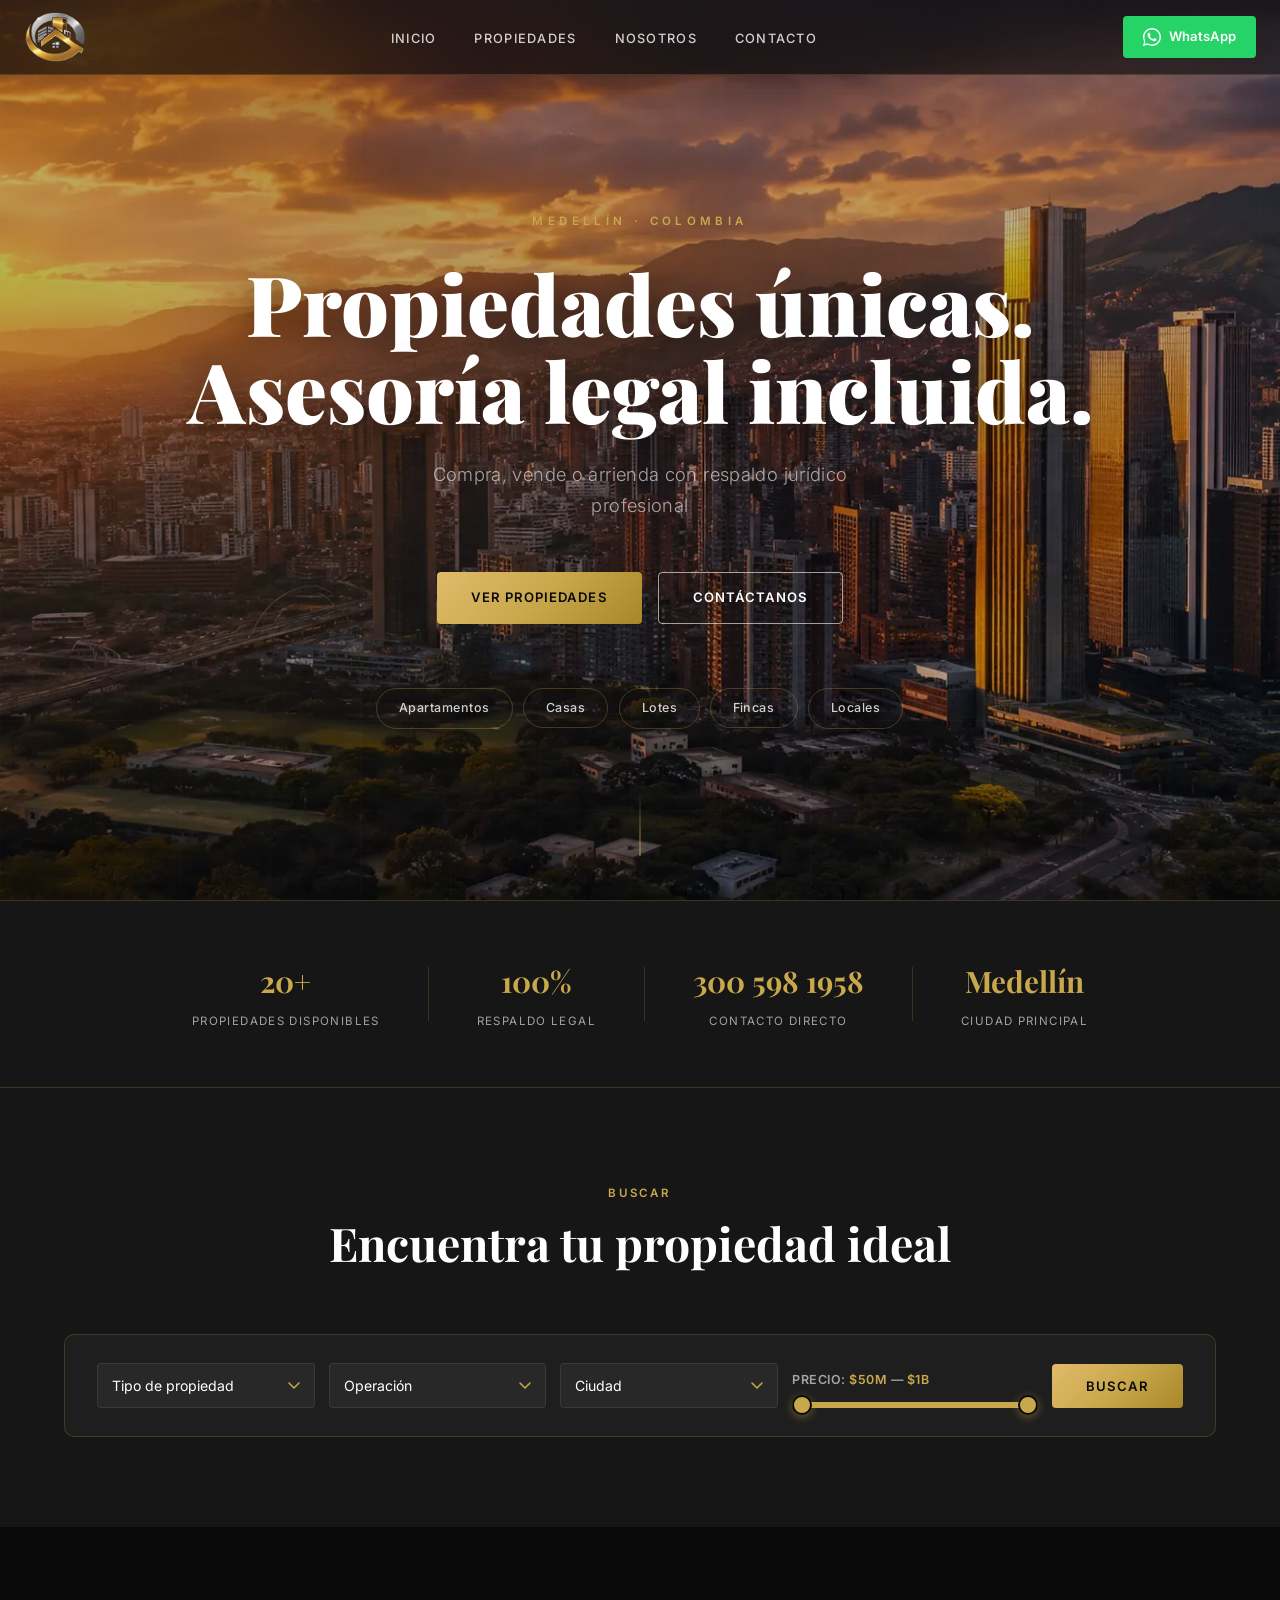
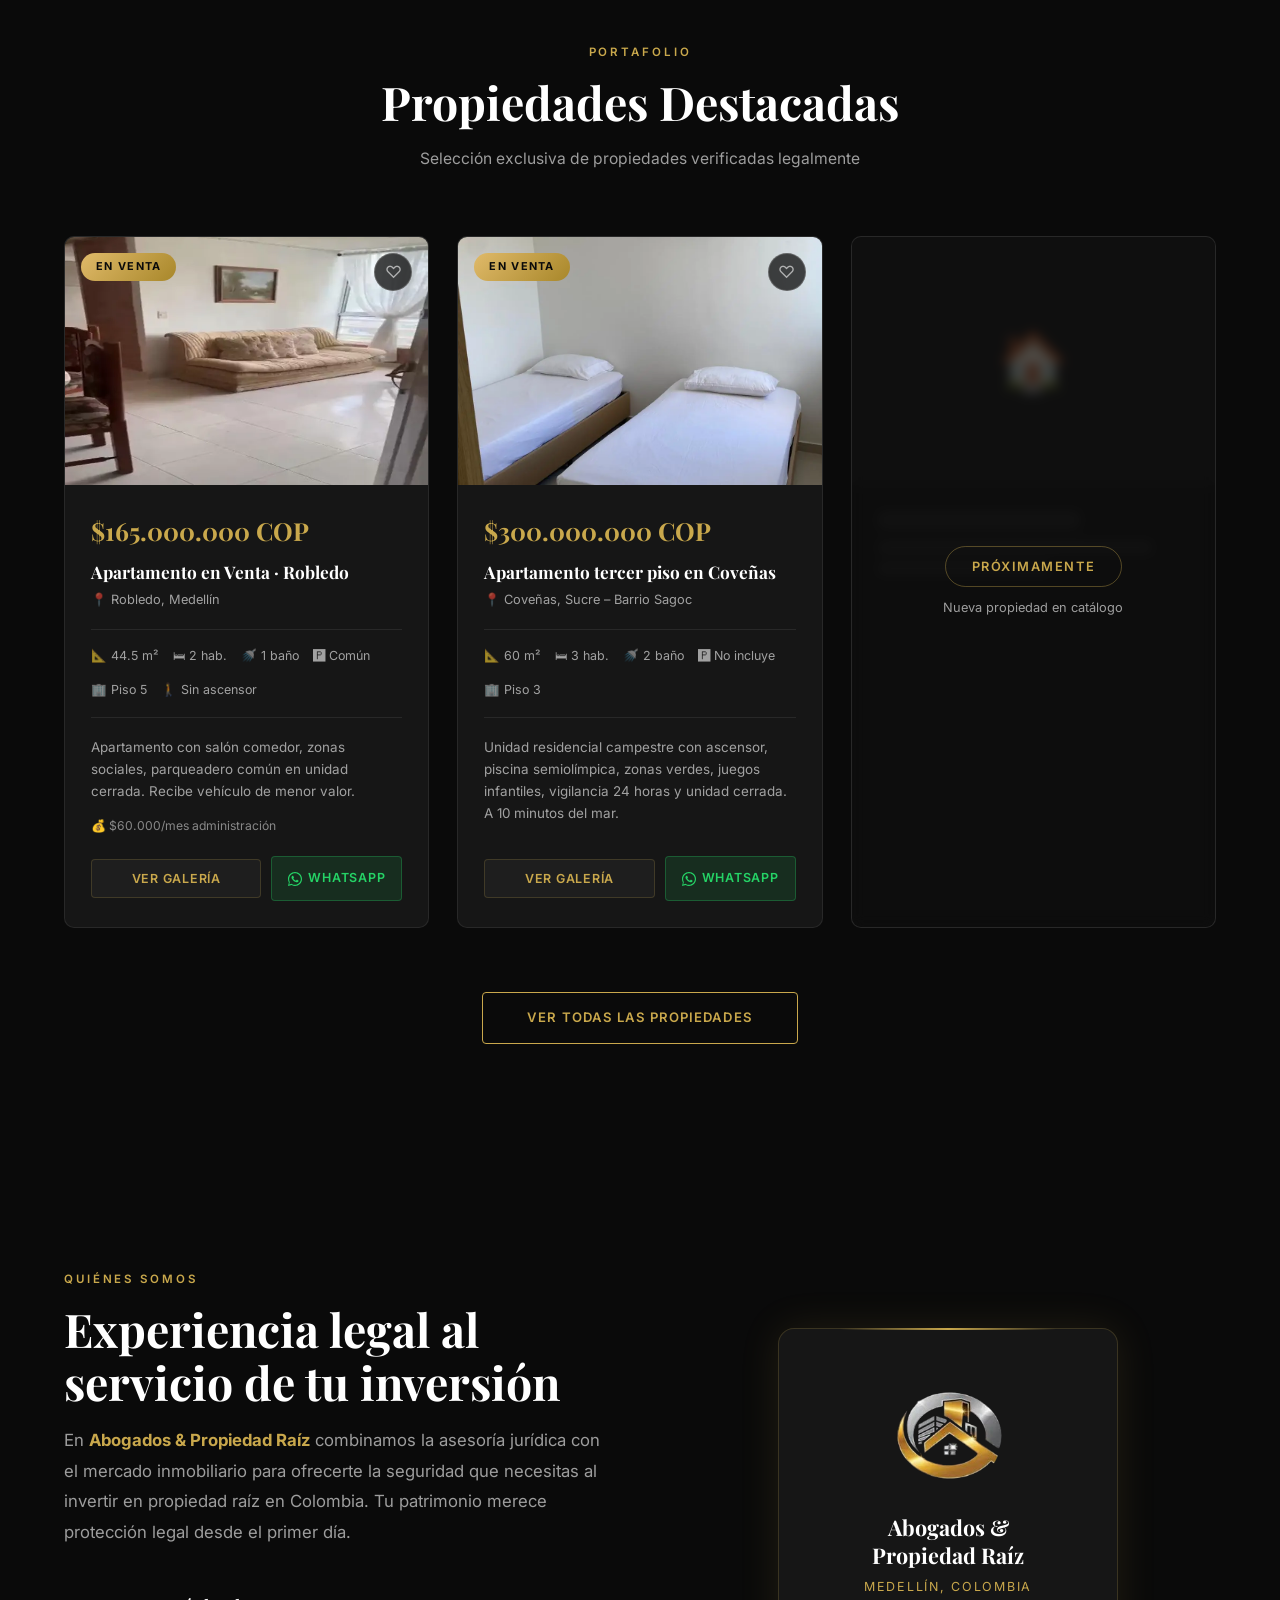
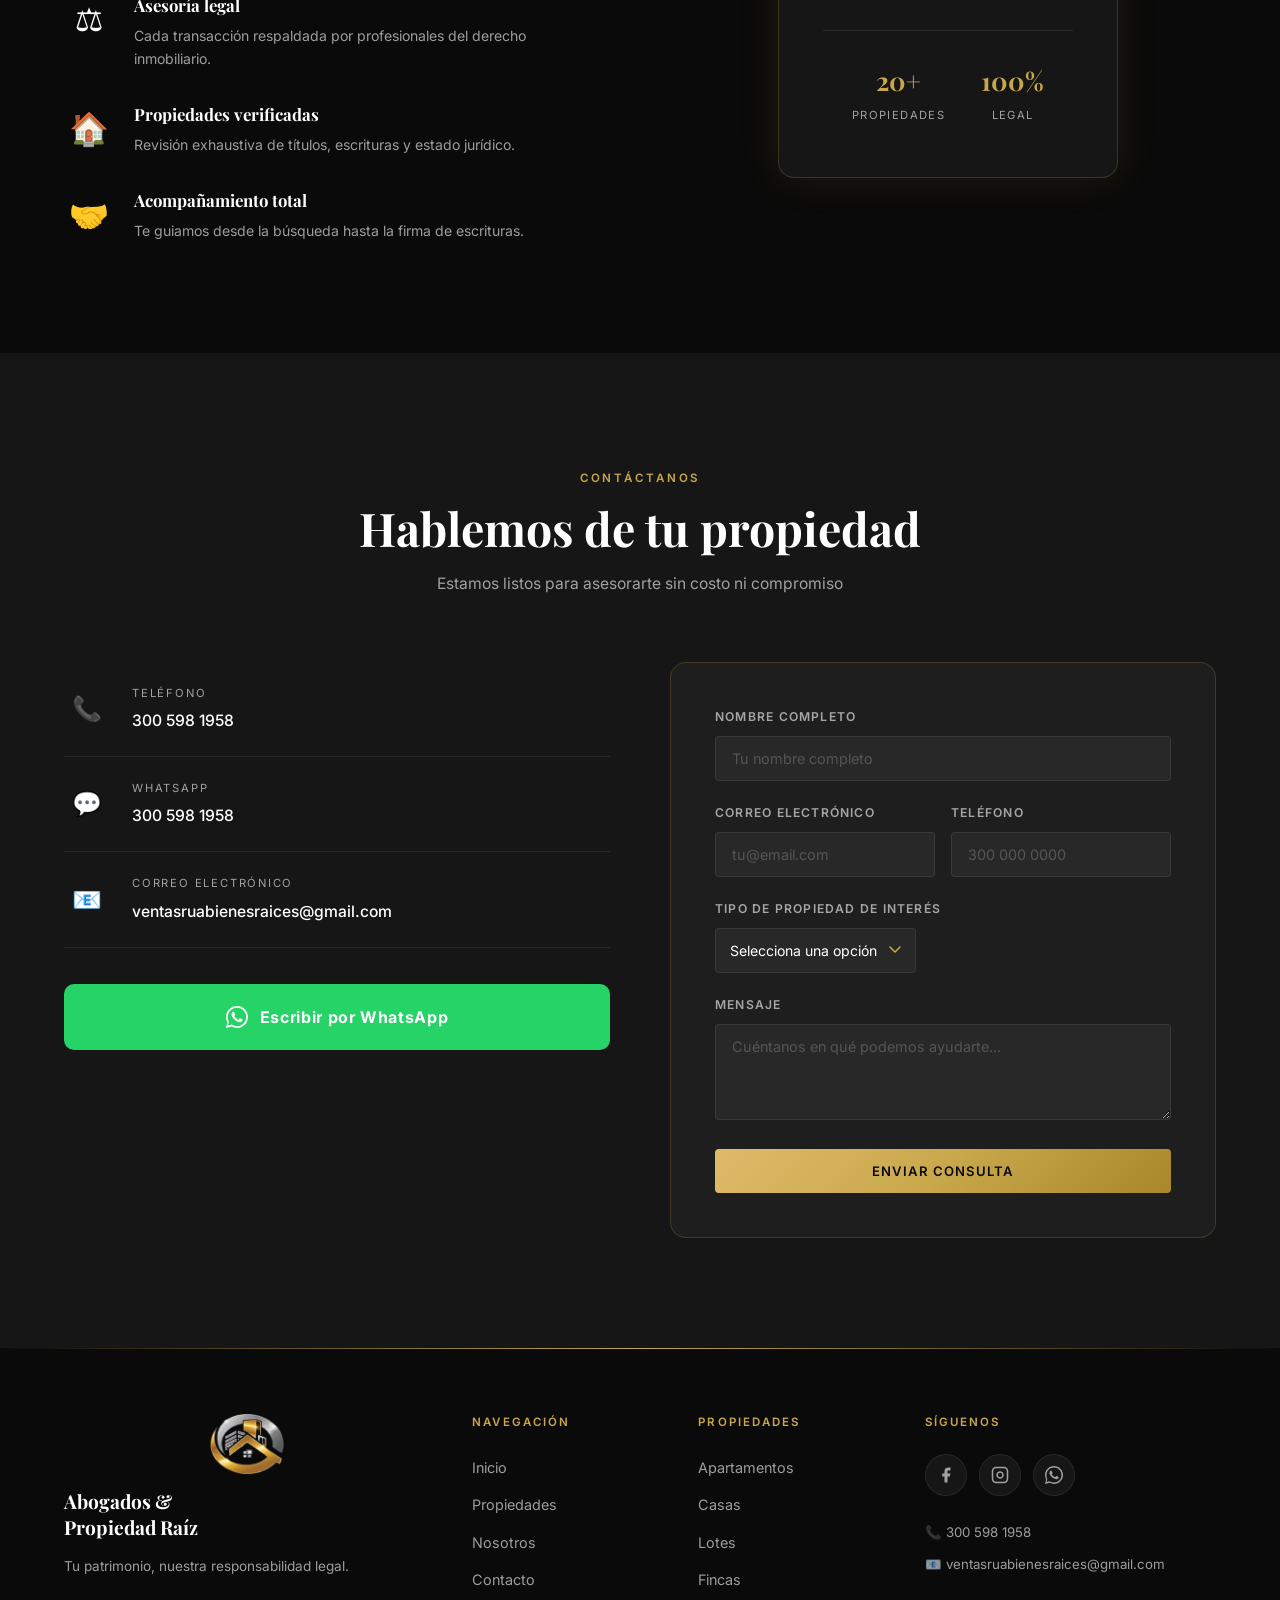
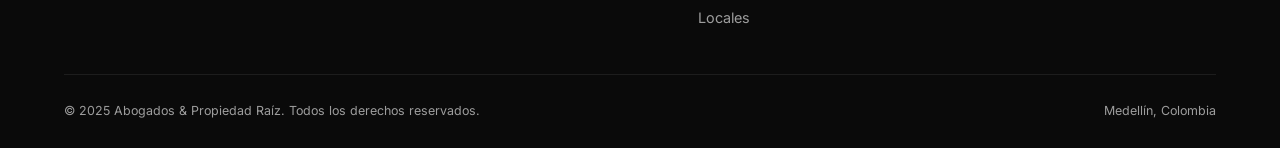
==== commit f104b4c3: "modificaciones" ====
--- a/index.html
+++ b/index.html
@@ -111,6 +111,7 @@
           <option value="">Ciudad</option>
           <option value="medellin">Medellín</option>
           <option value="robledo">Robledo</option>
+          <option value="covenas">Coveñas</option>
           <option value="otra">Otra</option>
         </select>
         <div class="price-range-wrapper">
@@ -140,20 +141,6 @@
       </div>
       <div class="section-cta fade-in-up">
         <a href="#contacto" class="btn btn-gold-outline">Ver todas las propiedades</a>
-      </div>
-    </div>
-  </section>
-
-  <!-- ===== GALERÍA ===== -->
-  <section class="gallery-section" id="galeria">
-    <div class="container">
-      <div class="section-header">
-        <span class="section-tag">Galería</span>
-        <h2 class="section-title fade-in-up">Apartamento Robledo — Galería</h2>
-        <p class="section-desc fade-in-up">Recorre cada espacio de esta propiedad</p>
-      </div>
-      <div class="gallery-grid fade-in-up" id="galleryGrid">
-        <!-- Renderizado por main.js -->
       </div>
     </div>
   </section>
@@ -326,7 +313,6 @@
           <ul>
             <li><a href="#inicio">Inicio</a></li>
             <li><a href="#propiedades">Propiedades</a></li>
-            <li><a href="#galeria">Galería</a></li>
             <li><a href="#nosotros">Nosotros</a></li>
             <li><a href="#contacto">Contacto</a></li>
           </ul>
--- a/style.css
+++ b/style.css
@@ -255,6 +255,10 @@
   justify-content: center;
   overflow: hidden;
   background: linear-gradient(145deg, #080808 0%, #130f06 35%, #0e0e0e 65%, #08080f 100%);
+  background-image: url('images/header.webp');
+  background-size: cover;
+  background-position: center;
+  background-repeat: no-repeat;
 }
 
 /* Brillo dorado radial sutil */
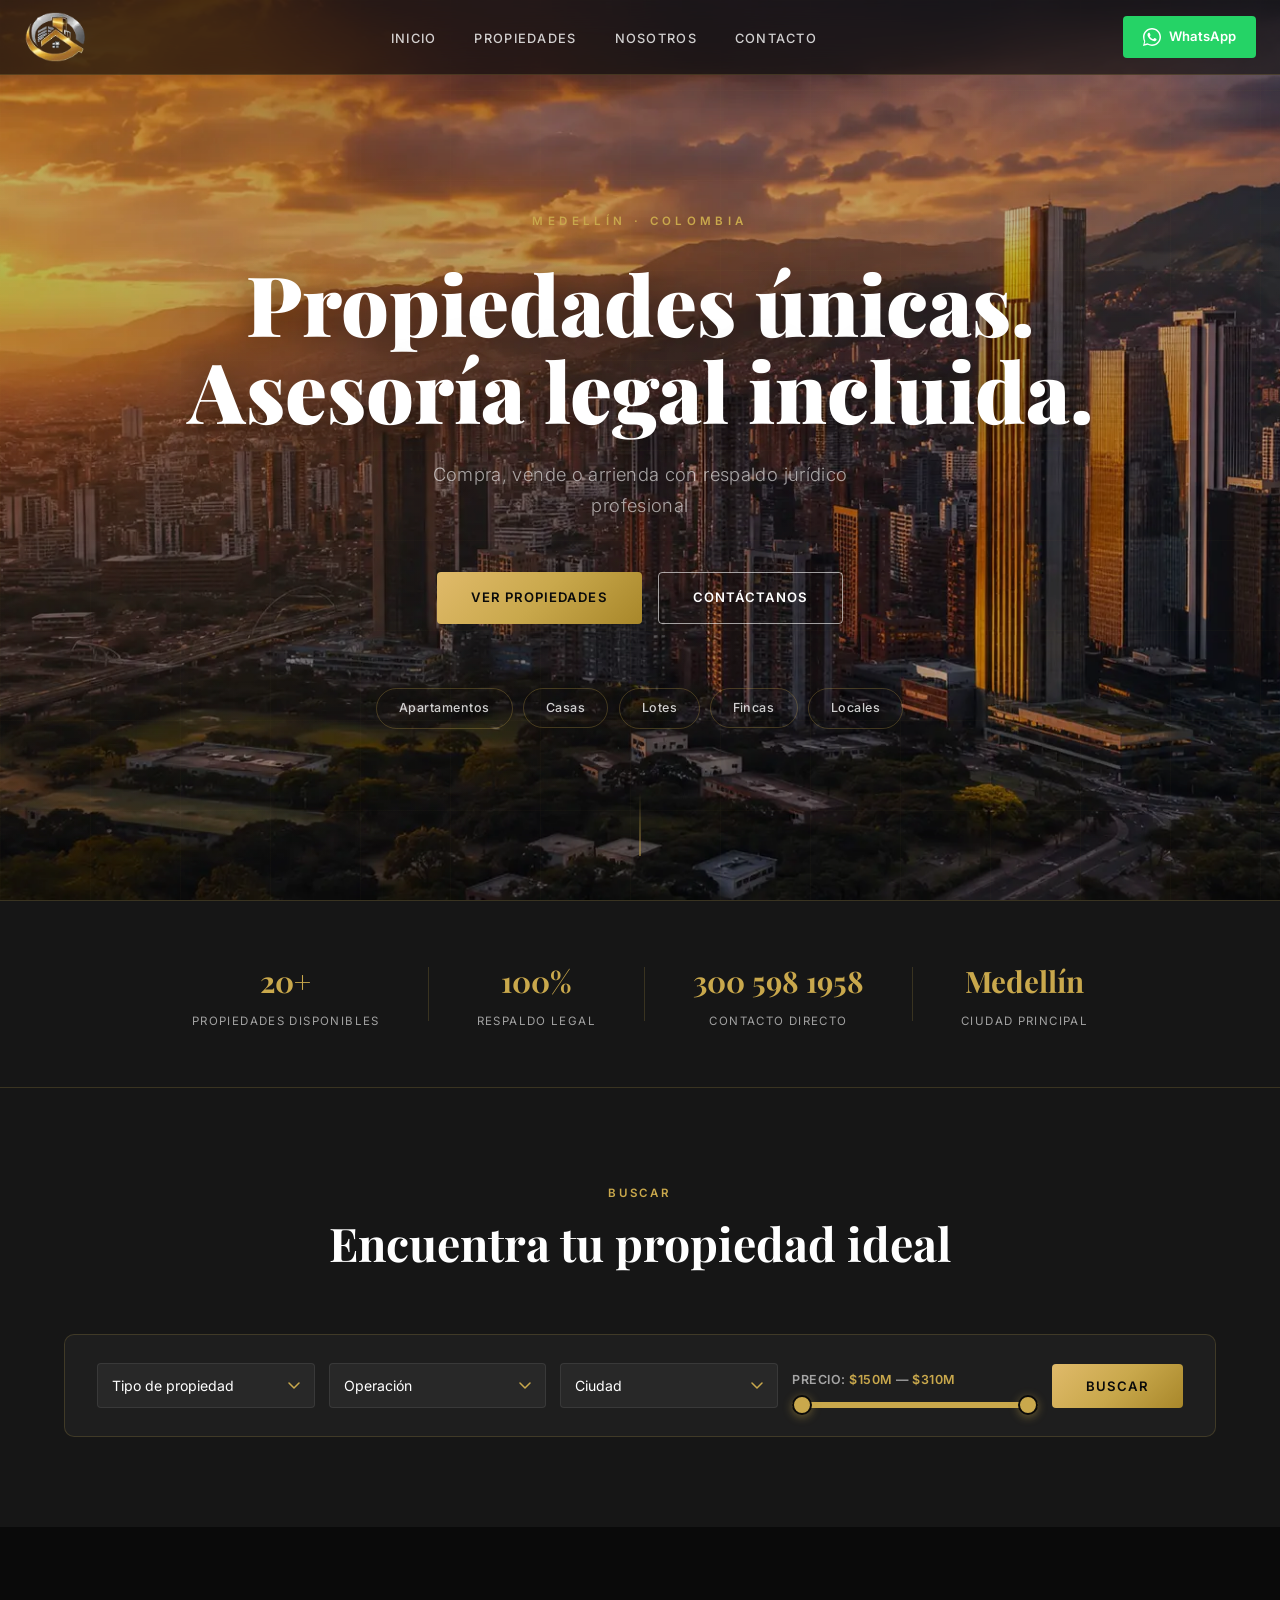
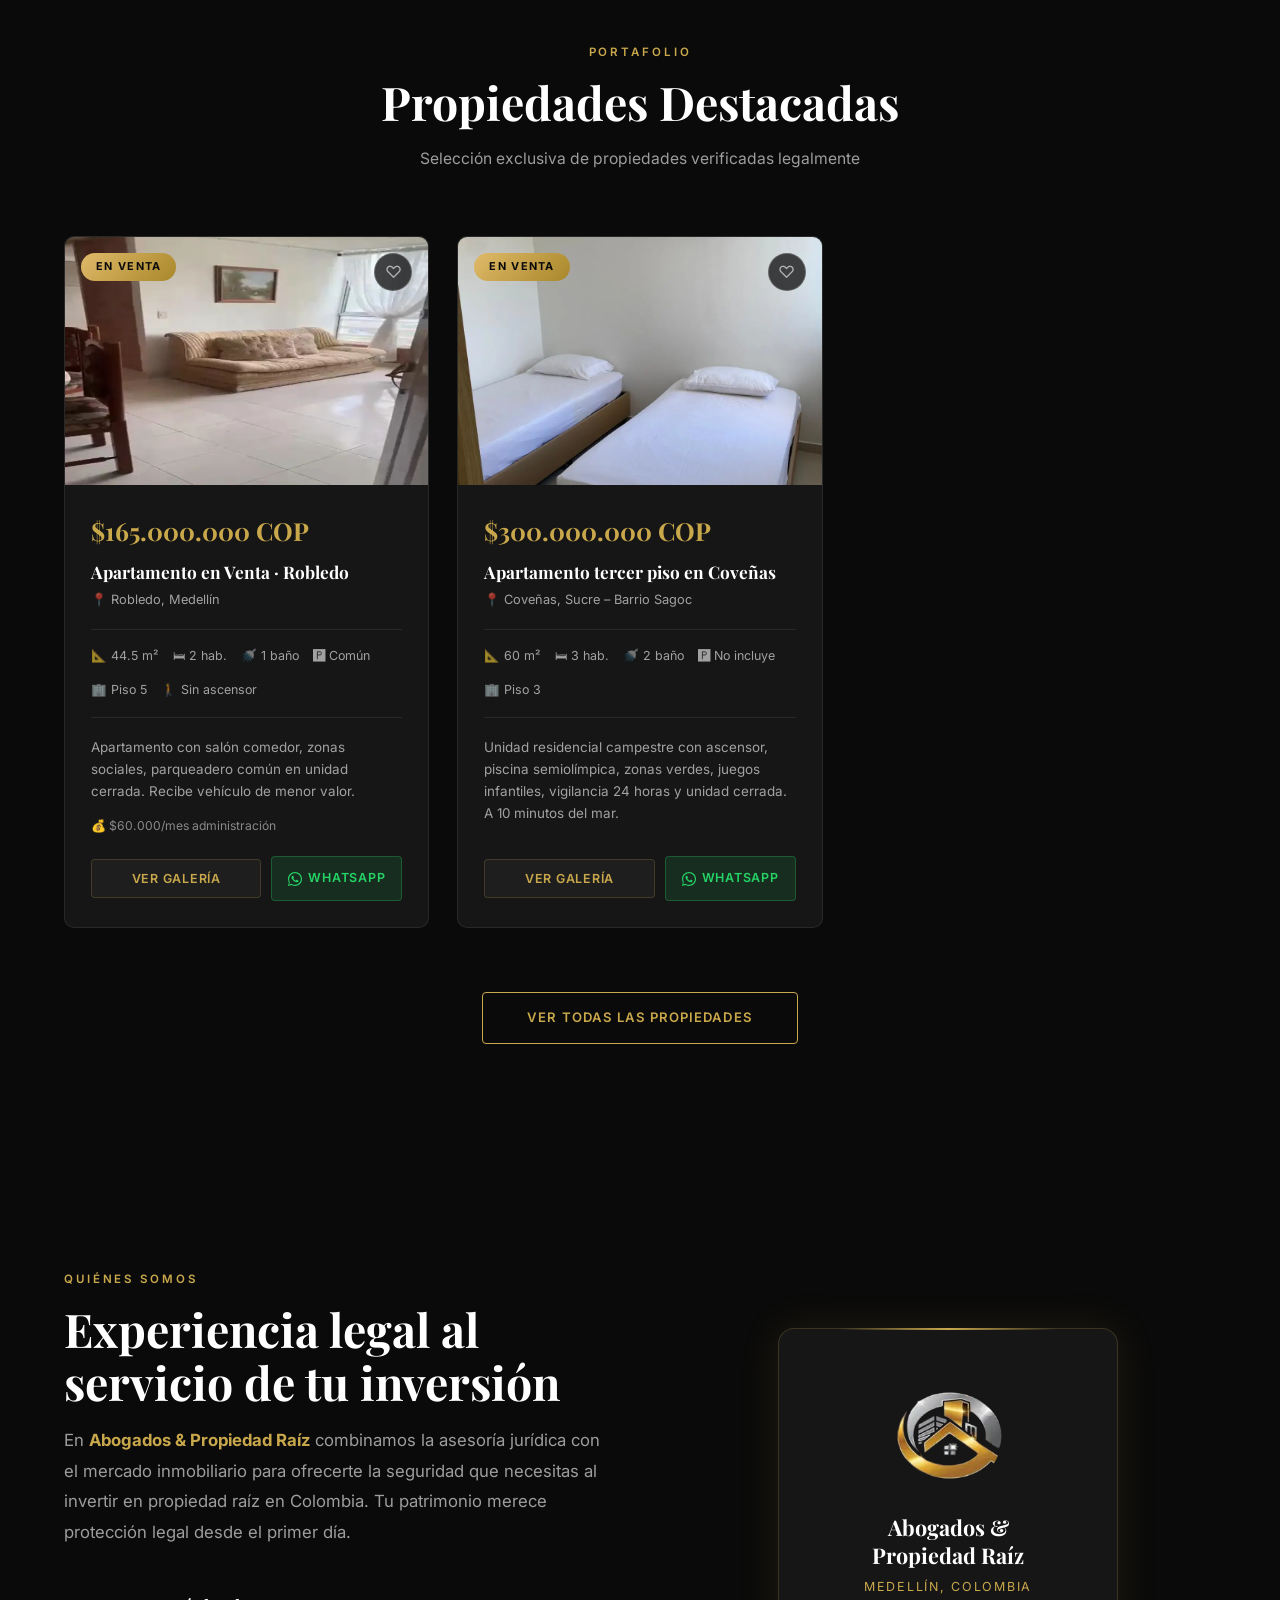
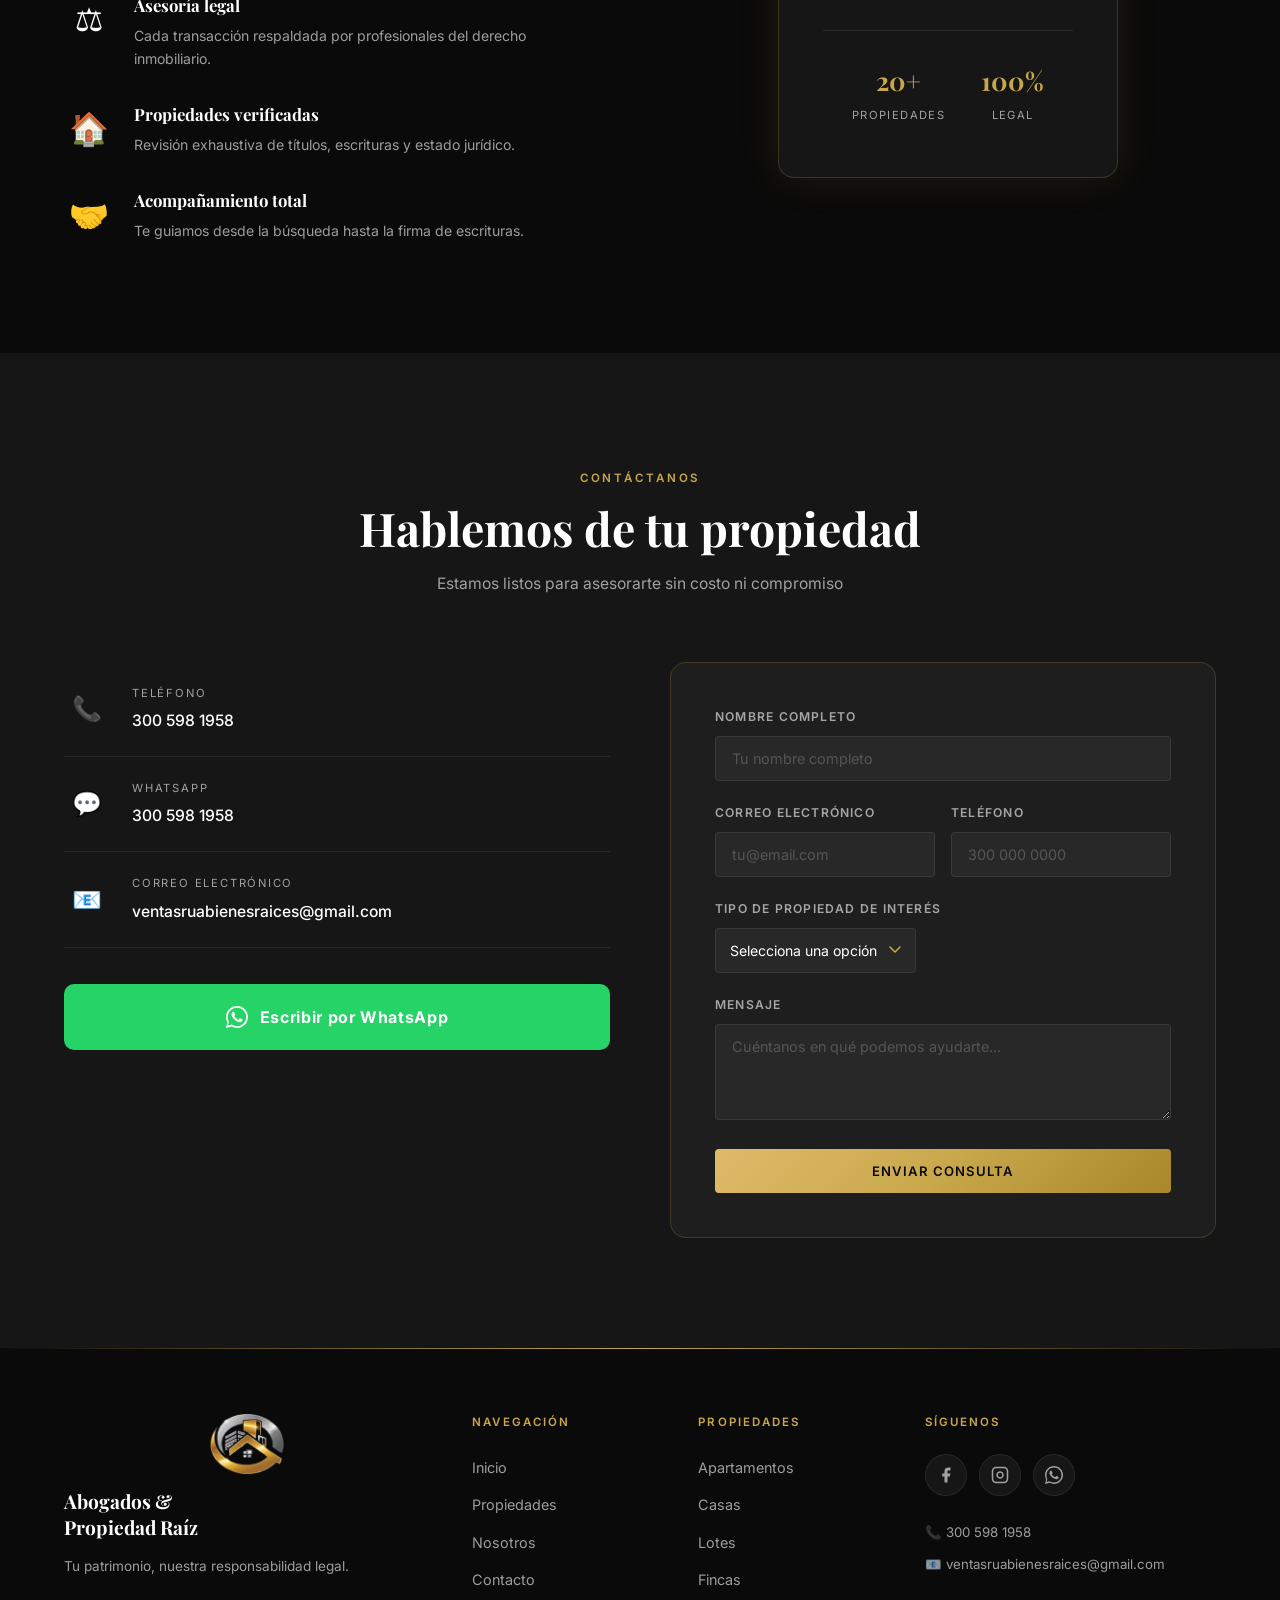
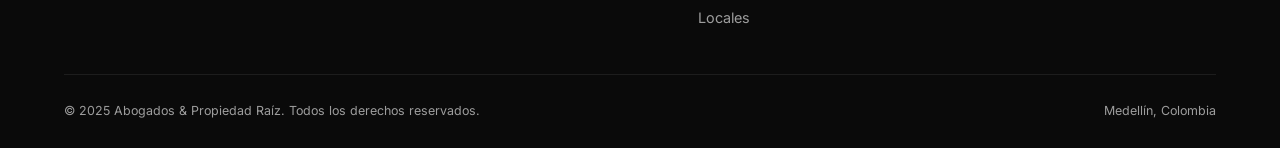
==== commit 2ca199f8: "actualizacion" ====
--- a/index.html
+++ b/index.html
@@ -3,11 +3,46 @@
 <head>
   <meta charset="UTF-8">
   <meta name="viewport" content="width=device-width, initial-scale=1.0">
-  <title>Abogados & Propiedad Raíz | Medellín, Colombia</title>
-  <meta name="description" content="Compra, vende o arrienda propiedades en Medellín con respaldo jurídico profesional. Abogados & Propiedad Raíz.">
+
+  <!-- SEO primario -->
+  <title>Abogados & Propiedad Raíz | Finca Raíz en Medellín con Respaldo Legal</title>
+  <meta name="description" content="Compra, vende o arrienda apartamentos, casas, lotes y fincas en Medellín con asesoría jurídica incluida. Propiedades verificadas legalmente. ¡Consulta gratis!">
+  <meta name="keywords" content="inmobiliaria Medellín, finca raíz Medellín, apartamentos en venta Medellín, casas en venta Medellín, arriendo Medellín, lotes Medellín, fincas en venta Colombia, locales comerciales Medellín, abogados propiedad raíz, asesoría legal inmobiliaria Colombia, comprar apartamento Medellín, vender propiedad Colombia, propiedad raíz Antioquia, inversión inmobiliaria Medellín, finca raíz Coveñas">
+  <meta name="author" content="Abogados & Propiedad Raíz">
+  <meta name="robots" content="index, follow, max-snippet:-1, max-image-preview:large, max-video-preview:-1">
+  <meta name="revisit-after" content="7 days">
+  <meta name="theme-color" content="#0a0a0a">
+  <link rel="canonical" href="https://abogadospropiedadraiz.com/">
+
+  <!-- Geolocalización local (SEO Colombia) -->
+  <meta name="geo.region" content="CO-ANT">
+  <meta name="geo.placename" content="Medellín, Antioquia, Colombia">
+  <meta name="geo.position" content="6.2442;-75.5812">
+  <meta name="ICBM" content="6.2442, -75.5812">
+
+  <!-- Open Graph (Facebook, WhatsApp, LinkedIn) -->
+  <meta property="og:type" content="website">
+  <meta property="og:url" content="https://abogadospropiedadraiz.com/">
+  <meta property="og:site_name" content="Abogados & Propiedad Raíz">
+  <meta property="og:locale" content="es_CO">
+  <meta property="og:title" content="Abogados & Propiedad Raíz | Finca Raíz en Medellín con Respaldo Legal">
+  <meta property="og:description" content="Compra, vende o arrienda apartamentos, casas, lotes y fincas en Medellín con asesoría jurídica incluida. Propiedades verificadas legalmente.">
+  <meta property="og:image" content="https://abogadospropiedadraiz.com/images/logo.webp">
+  <meta property="og:image:alt" content="Abogados & Propiedad Raíz — Inmobiliaria en Medellín">
+  <meta property="og:image:width" content="512">
+  <meta property="og:image:height" content="512">
+
+  <!-- Twitter Card -->
+  <meta name="twitter:card" content="summary_large_image">
+  <meta name="twitter:title" content="Abogados & Propiedad Raíz | Finca Raíz en Medellín con Respaldo Legal">
+  <meta name="twitter:description" content="Compra, vende o arrienda apartamentos, casas, lotes y fincas en Medellín con asesoría jurídica incluida. Propiedades verificadas legalmente.">
+  <meta name="twitter:image" content="https://abogadospropiedadraiz.com/images/logo.webp">
+
+  <!-- Fuentes y estilos -->
   <link rel="preconnect" href="https://fonts.googleapis.com">
   <link rel="preconnect" href="https://fonts.gstatic.com" crossorigin>
   <link href="https://fonts.googleapis.com/css2?family=Playfair+Display:wght@400;500;600;700;900&family=Inter:wght@300;400;500;600&display=swap" rel="stylesheet">
+  <link rel="preload" as="image" href="images/logo.webp">
   <link rel="stylesheet" href="style.css">
 </head>
 <body>
@@ -362,6 +397,102 @@
     </div>
   </footer>
 
+  <!-- Datos estructurados JSON-LD -->
+  <script type="application/ld+json">
+  {
+    "@context": "https://schema.org",
+    "@graph": [
+      {
+        "@type": "RealEstateAgent",
+        "@id": "https://abogadospropiedadraiz.com/#organization",
+        "name": "Abogados & Propiedad Raíz",
+        "alternateName": ["APR Inmobiliaria", "Abogados Propiedad Raiz"],
+        "description": "Inmobiliaria con respaldo jurídico profesional en Medellín, Colombia. Ofrecemos compra, venta y arriendo de apartamentos, casas, lotes, fincas y locales comerciales con asesoría legal incluida.",
+        "url": "https://abogadospropiedadraiz.com",
+        "logo": {
+          "@type": "ImageObject",
+          "url": "https://abogadospropiedadraiz.com/images/logo.webp",
+          "width": 512,
+          "height": 512
+        },
+        "image": "https://abogadospropiedadraiz.com/images/logo.webp",
+        "telephone": "+573005981958",
+        "email": "ventasruabienesraices@gmail.com",
+        "address": {
+          "@type": "PostalAddress",
+          "addressLocality": "Medellín",
+          "addressRegion": "Antioquia",
+          "addressCountry": "CO"
+        },
+        "geo": {
+          "@type": "GeoCoordinates",
+          "latitude": 6.2442,
+          "longitude": -75.5812
+        },
+        "areaServed": [
+          { "@type": "City", "name": "Medellín" },
+          { "@type": "City", "name": "Coveñas" },
+          { "@type": "AdministrativeArea", "name": "Antioquia" },
+          { "@type": "Country", "name": "Colombia" }
+        ],
+        "priceRange": "$$",
+        "openingHoursSpecification": {
+          "@type": "OpeningHoursSpecification",
+          "dayOfWeek": ["Monday","Tuesday","Wednesday","Thursday","Friday","Saturday"],
+          "opens": "08:00",
+          "closes": "18:00"
+        },
+        "contactPoint": {
+          "@type": "ContactPoint",
+          "telephone": "+573005981958",
+          "contactType": "sales",
+          "availableLanguage": { "@type": "Language", "name": "Spanish" }
+        },
+        "hasOfferCatalog": {
+          "@type": "OfferCatalog",
+          "name": "Propiedades en venta y arriendo en Medellín",
+          "itemListElement": [
+            { "@type": "Offer", "itemOffered": { "@type": "Product", "name": "Apartamentos en Venta Medellín" } },
+            { "@type": "Offer", "itemOffered": { "@type": "Product", "name": "Casas en Venta Medellín" } },
+            { "@type": "Offer", "itemOffered": { "@type": "Product", "name": "Lotes en Venta Antioquia" } },
+            { "@type": "Offer", "itemOffered": { "@type": "Product", "name": "Fincas en Venta Colombia" } },
+            { "@type": "Offer", "itemOffered": { "@type": "Product", "name": "Locales Comerciales Medellín" } },
+            { "@type": "Offer", "itemOffered": { "@type": "Product", "name": "Arriendo de Apartamentos Medellín" } }
+          ]
+        }
+      },
+      {
+        "@type": "WebSite",
+        "@id": "https://abogadospropiedadraiz.com/#website",
+        "url": "https://abogadospropiedadraiz.com",
+        "name": "Abogados & Propiedad Raíz",
+        "description": "Finca raíz en Medellín con respaldo jurídico profesional",
+        "inLanguage": "es-CO",
+        "publisher": { "@id": "https://abogadospropiedadraiz.com/#organization" }
+      },
+      {
+        "@type": "WebPage",
+        "@id": "https://abogadospropiedadraiz.com/#webpage",
+        "url": "https://abogadospropiedadraiz.com",
+        "name": "Abogados & Propiedad Raíz | Finca Raíz en Medellín con Respaldo Legal",
+        "description": "Compra, vende o arrienda apartamentos, casas, lotes y fincas en Medellín con asesoría jurídica incluida. Propiedades verificadas legalmente.",
+        "isPartOf": { "@id": "https://abogadospropiedadraiz.com/#website" },
+        "about": { "@id": "https://abogadospropiedadraiz.com/#organization" },
+        "inLanguage": "es-CO",
+        "breadcrumb": {
+          "@type": "BreadcrumbList",
+          "itemListElement": [
+            { "@type": "ListItem", "position": 1, "name": "Inicio", "item": "https://abogadospropiedadraiz.com/" }
+          ]
+        }
+      }
+    ]
+  }
+  </script>
+
+  <!-- Supabase SDK -->
+  <script src="https://cdn.jsdelivr.net/npm/@supabase/supabase-js@2/dist/umd/supabase.min.js"></script>
+  <script src="supabase-config.js"></script>
   <script src="main.js"></script>
 </body>
 </html>
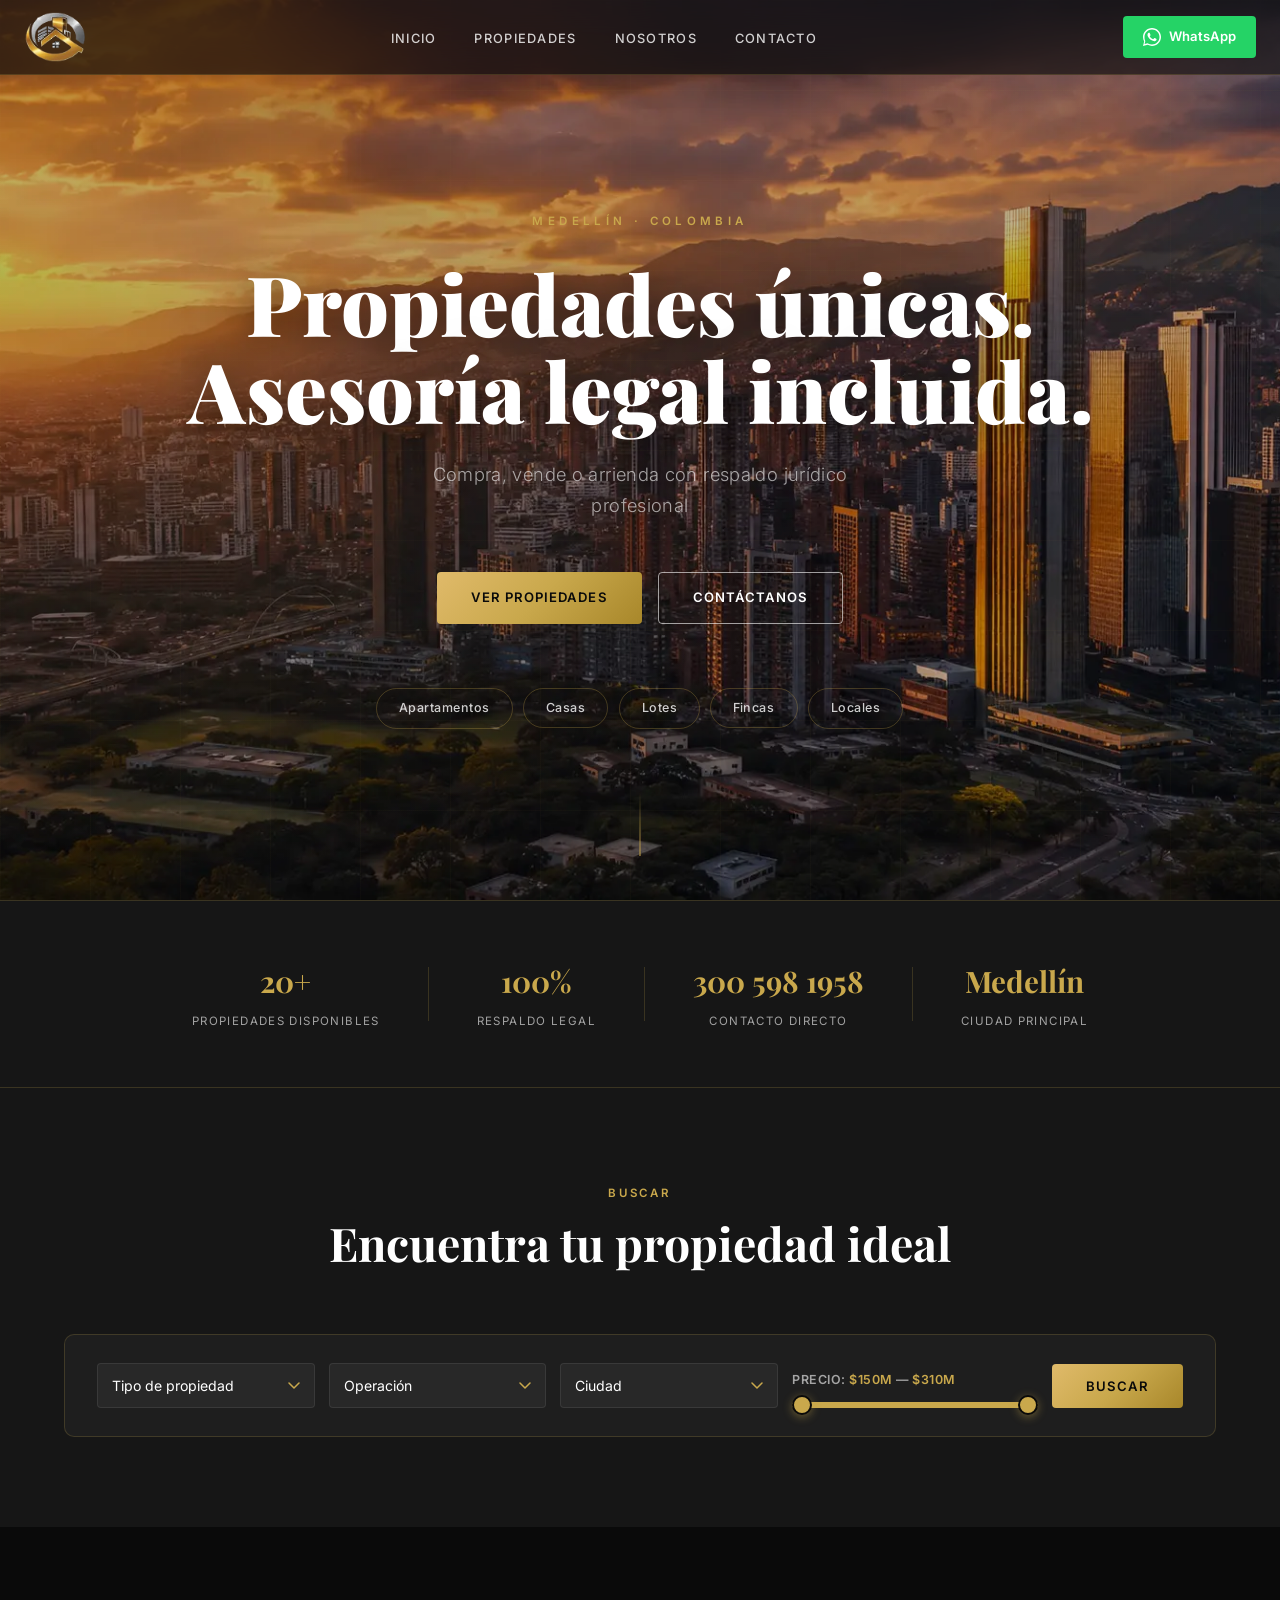
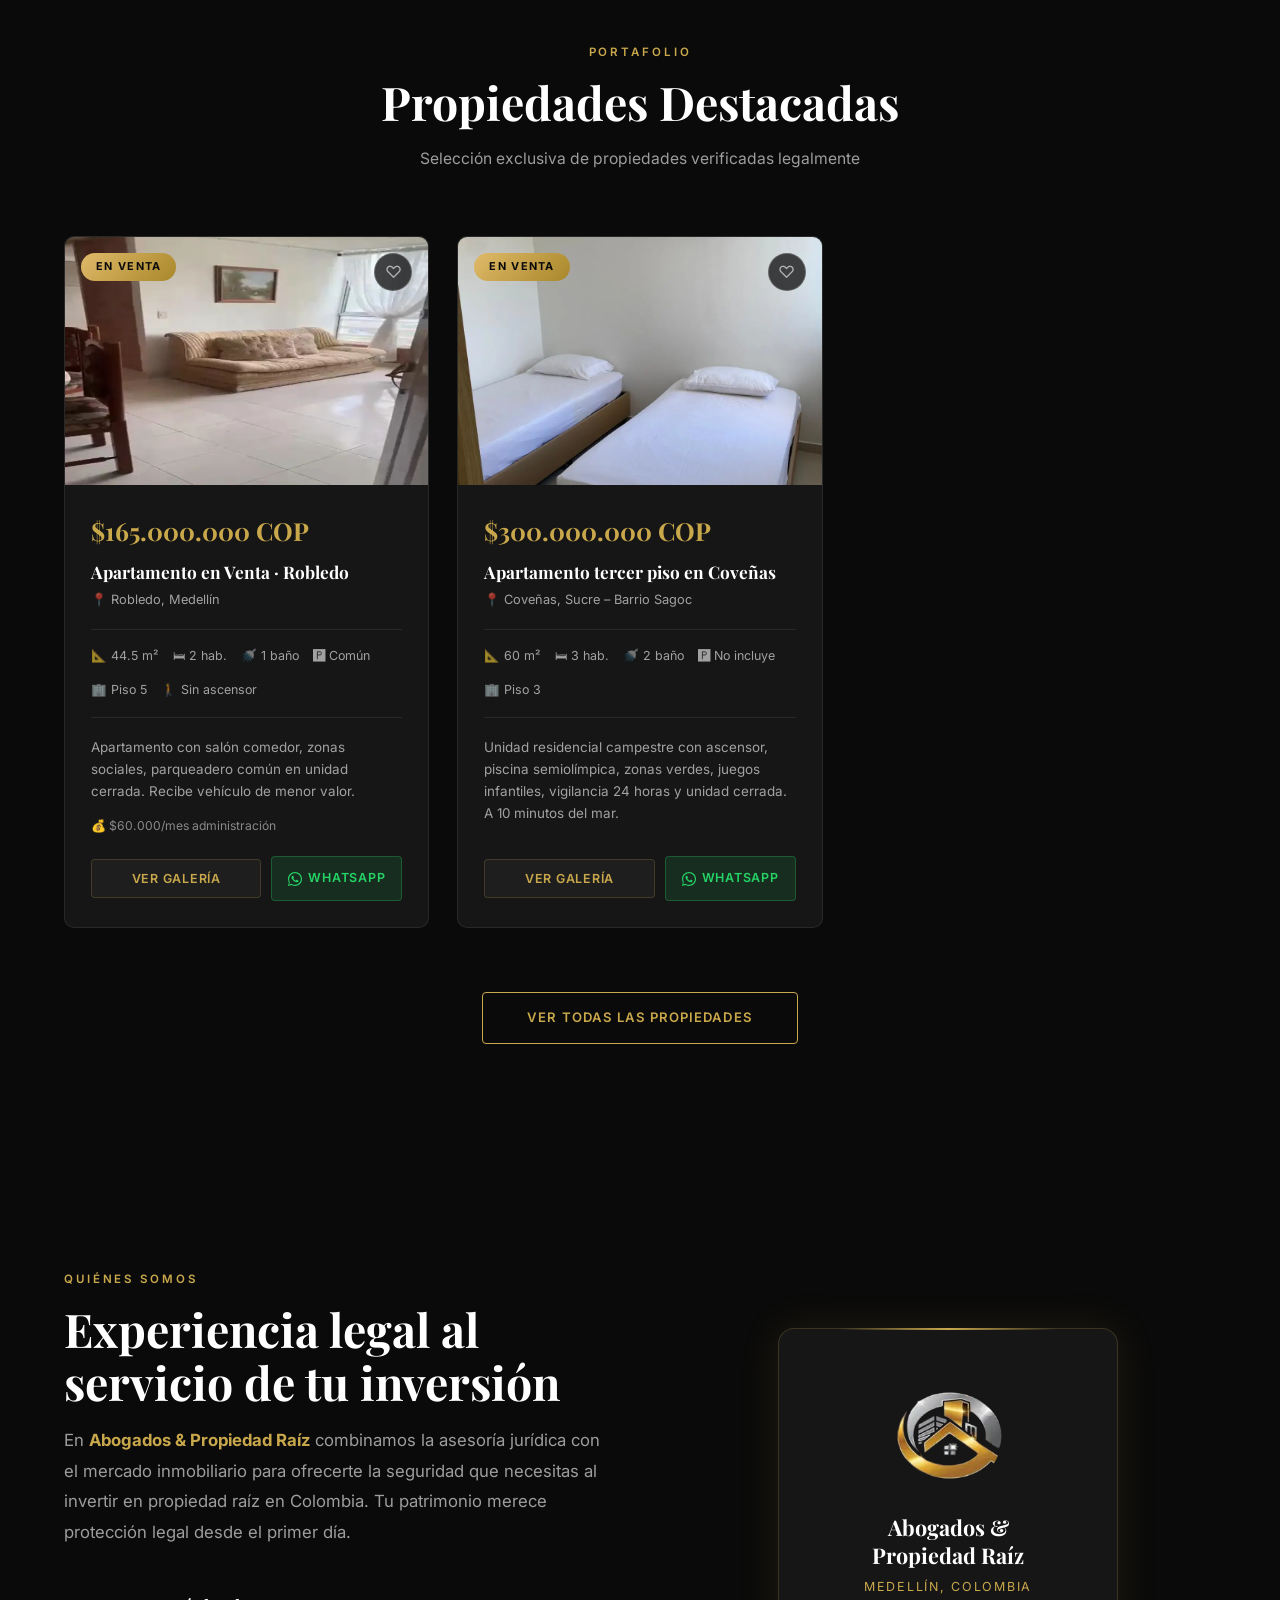
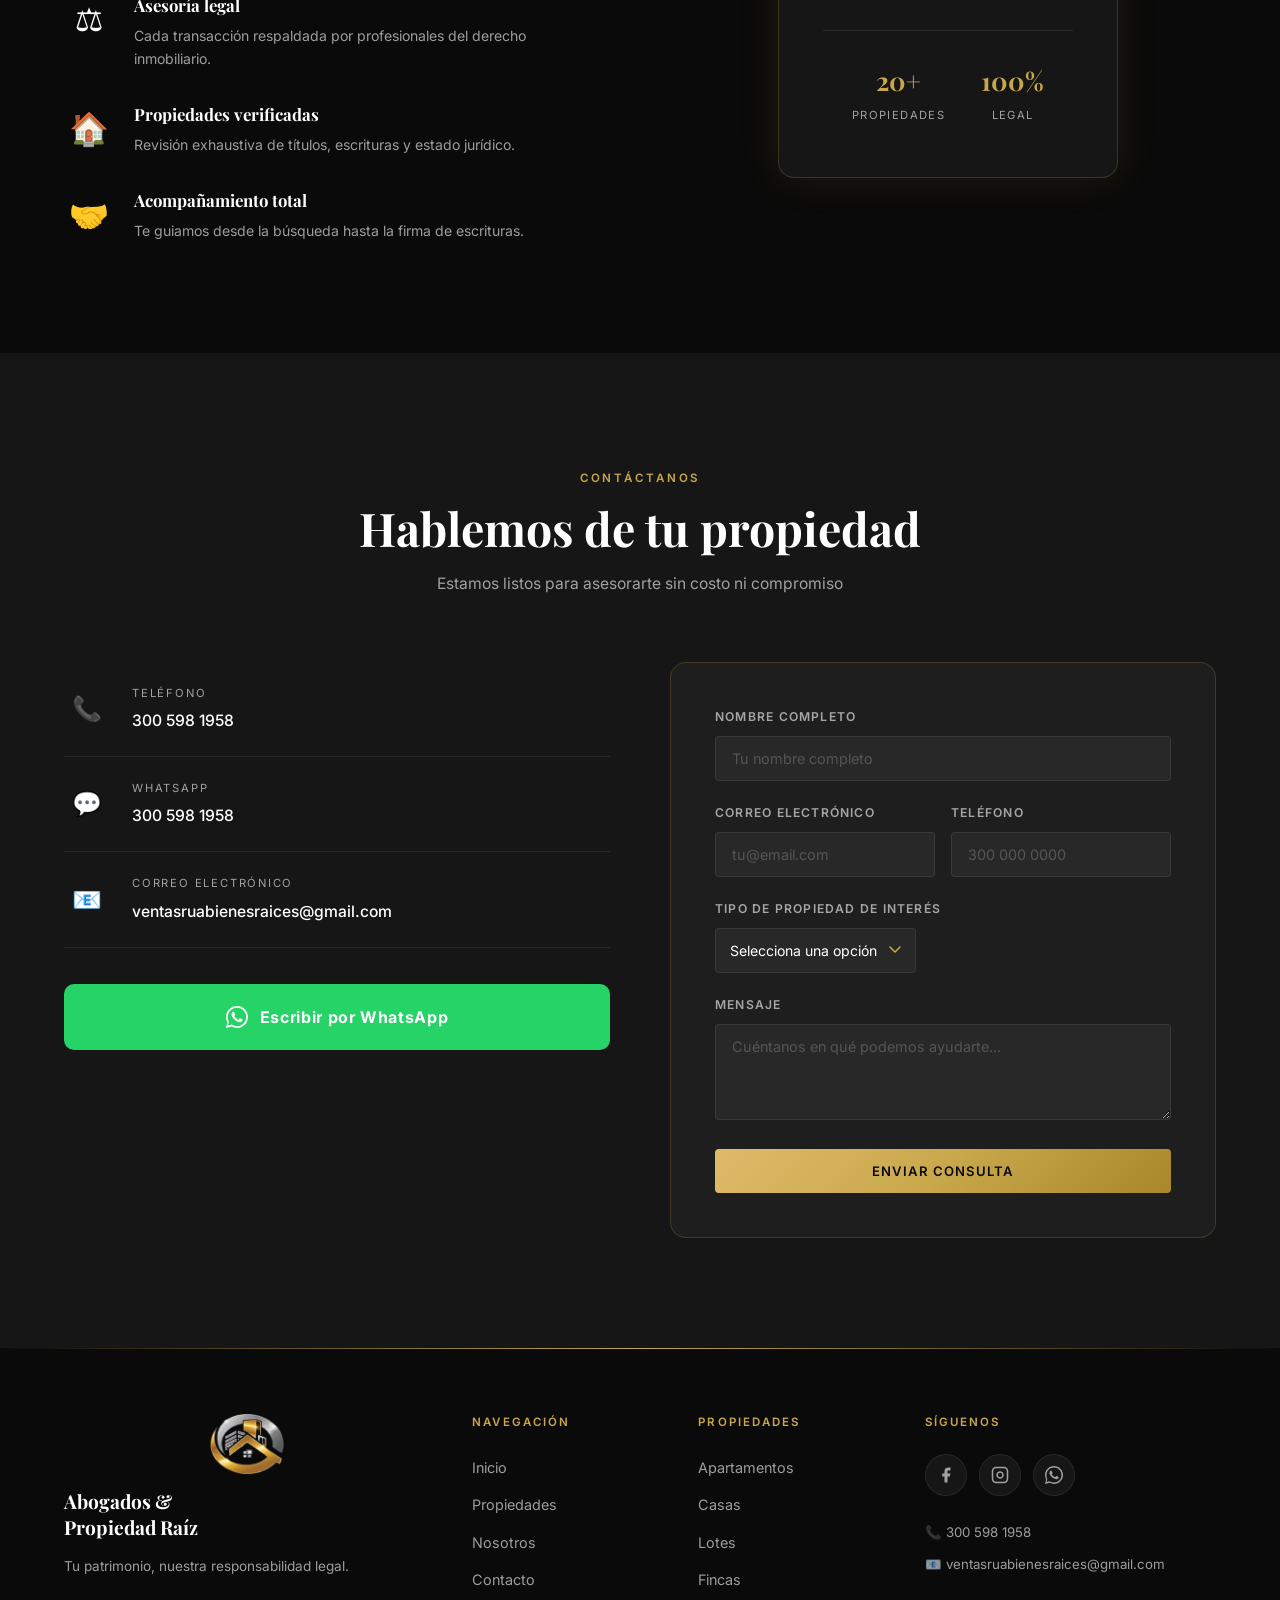
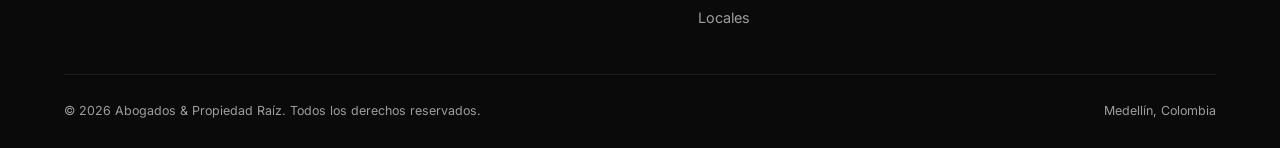
==== commit 4f93136d: "arreglos" ====
--- a/index.html
+++ b/index.html
@@ -391,7 +391,7 @@
         </div>
       </div>
       <div class="footer-bottom">
-        <p>© 2025 Abogados & Propiedad Raíz. Todos los derechos reservados.</p>
+        <p>© 2026 Abogados & Propiedad Raíz. Todos los derechos reservados.</p>
         <p>Medellín, Colombia</p>
       </div>
     </div>
